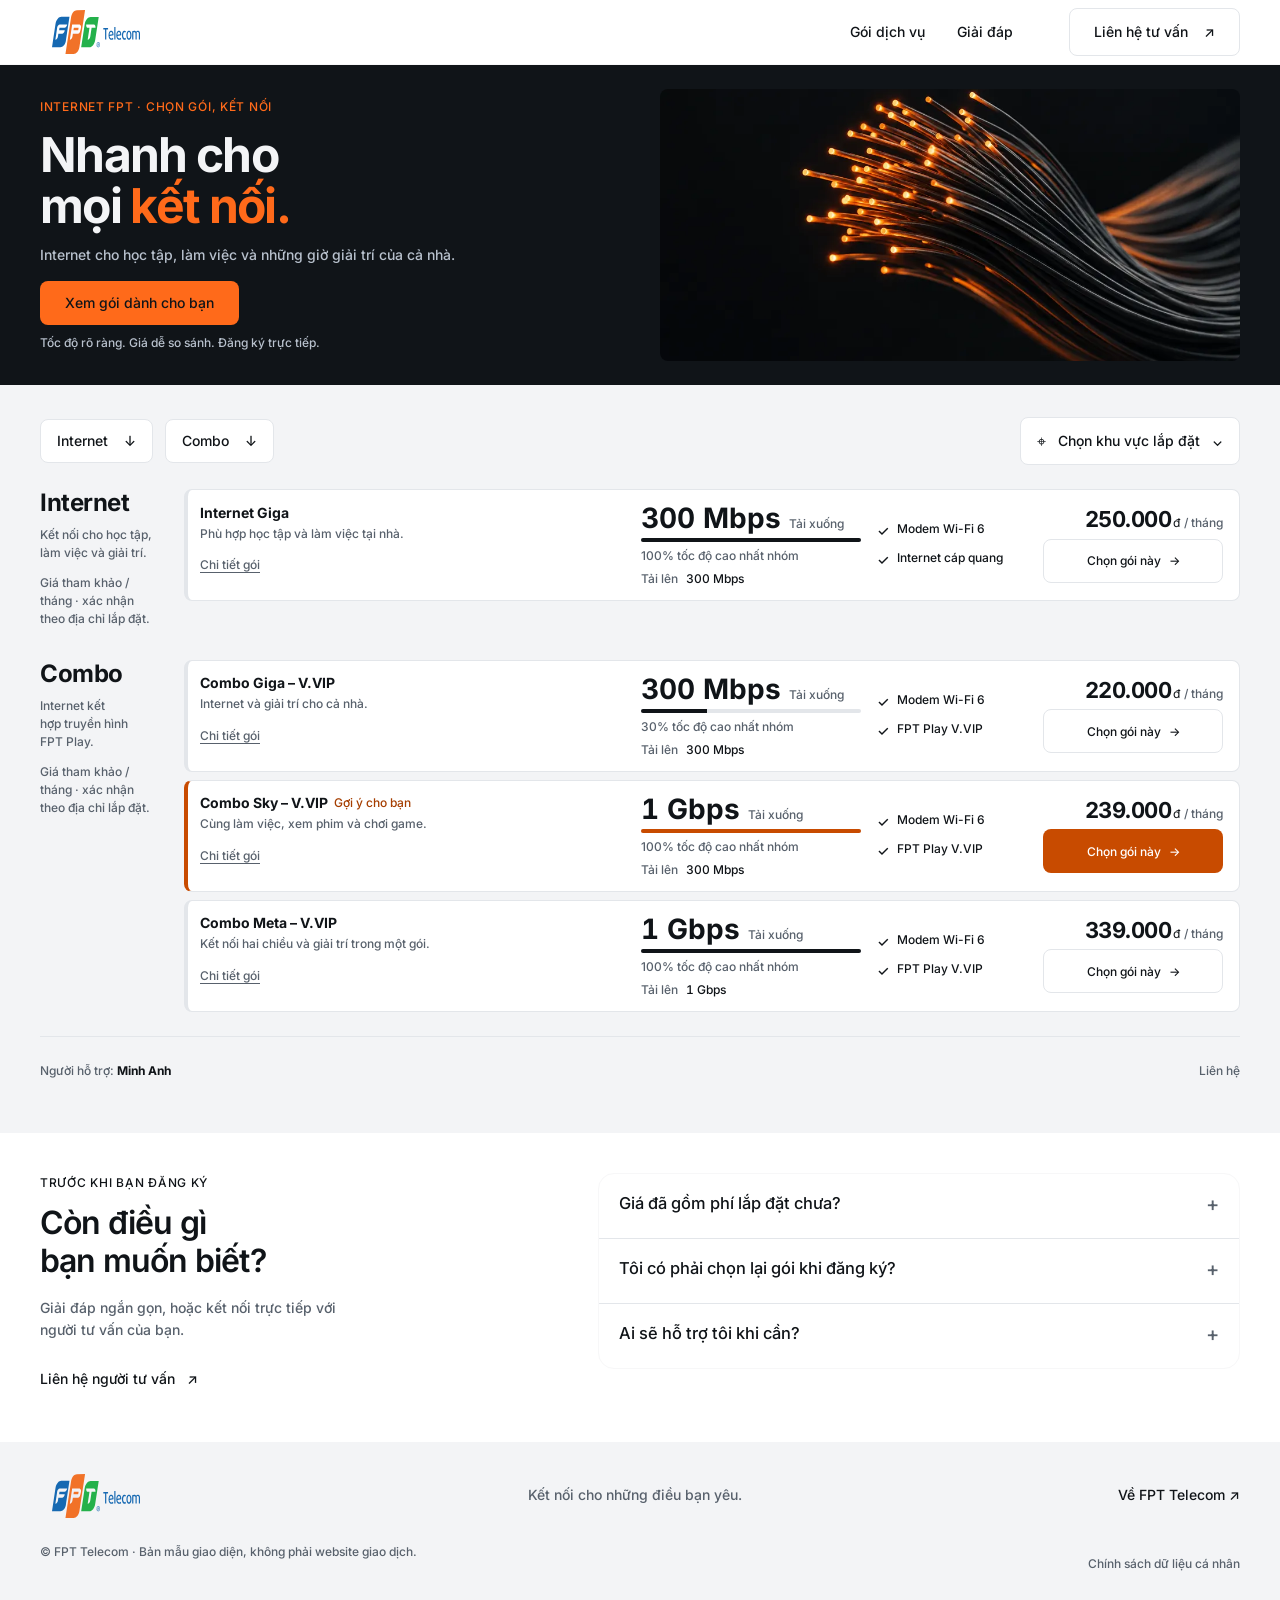
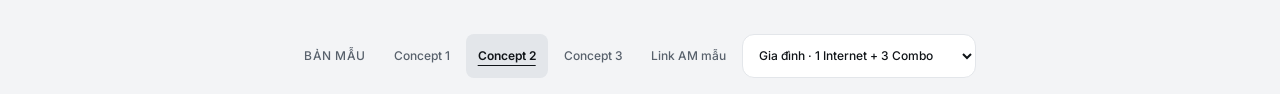
==== concept-2.html @ fd022f2f "Publish shop FPT prototype" ====
<!doctype html>
<html lang="vi">
<head>
  <meta charset="utf-8"><meta name="viewport" content="width=device-width,initial-scale=1">
  <title>FPT Telecom — Chọn kết nối cho nhà bạn | Concept 2</title>
  <link rel="icon" href="assets/fpt-logo.svg" type="image/svg+xml">
  <link rel="stylesheet" href="styles.css">
  <link rel="stylesheet" href="journey.css">
  <link rel="stylesheet" href="concept-2.css">
</head>
<body data-concept="2">
  <header class="header"><div class="container header-inner">
    <a href="#" class="brand" aria-label="FPT Telecom — trang chủ"><img src="assets/fpt-logo.svg" alt="FPT Telecom"></a>
    <nav aria-label="Điều hướng chính"><a href="#plans">Gói dịch vụ</a><a href="#faq">Giải đáp</a></nav>
    <button class="button outline contact-trigger">Liên hệ tư vấn <span aria-hidden="true">↗</span></button>
  </div></header>

  <main id="home">
    <section class="tech-hero"><div class="hero container">
      <div class="hero-copy">
        <p class="eyebrow">INTERNET FPT · CHỌN GÓI, KẾT NỐI</p>
        <h1>Nhanh cho<br>mọi <span>kết nối.</span></h1>
        <p class="hero-description" data-audience-copy>Cho nhu cầu gaming, livestream và làm việc.</p>
        <a href="#plans" class="button primary hero-cta">Chọn gói Internet</a>
        <p class="hero-note">Tốc độ rõ ràng. Giá dễ so sánh. Đăng ký trực tiếp.</p>
      </div>
      <div class="tech-art"><img src="assets/hero-fiber.webp" width="1000" height="667" fetchpriority="high" alt="Những sợi cáp quang với đầu sáng cam trên nền than đậm"><span class="art-caption">KẾT NỐI NHỮNG ĐIỀU QUAN TRỌNG</span></div>
    </div></section>

    <section id="plans" class="plans-section">
      <div class="container">
        <div class="section-heading"><nav class="offer-jumps" aria-label="Đi đến nhóm gói"></nav>
          <button class="location-button" id="region-trigger"><span aria-hidden="true">⌖</span><span id="region-label">Chọn khu vực lắp đặt</span><span aria-hidden="true">⌄</span></button>
        </div>
        <div id="plan-grid" class="plan-groups"></div>
        <div class="sales-line"><span>Người hỗ trợ: <strong data-sales-name></strong></span><button class="text-button contact-trigger">Liên hệ</button></div>
        <div class="plans-bottom"><p>Giá tham khảo theo tháng. Giá và phí áp dụng được xác nhận theo địa chỉ lắp đặt.</p></div>
      </div>
    </section>

    <section id="faq" class="faq-section container"><div class="faq-intro"><p class="eyebrow">TRƯỚC KHI BẠN ĐĂNG KÝ</p><h2>Còn điều gì<br>bạn muốn biết?</h2><p>Giải đáp ngắn gọn, hoặc kết nối trực tiếp với người tư vấn của bạn.</p><button class="text-button contact-trigger">Liên hệ người tư vấn <span aria-hidden="true">↗</span></button></div><div id="faq-list" class="faq-list"></div></section>
  </main>

  <main id="checkout" hidden class="container checkout-page">
    <button class="text-button" id="back-home">← Quay lại chọn gói</button>
    <div class="checkout-heading"><p class="eyebrow">ĐĂNG KÝ TRỰC TUYẾN</p><h1>Gần hơn với kết nối mới.</h1><p>Gói đã chọn sẵn. Bạn chỉ cần hoàn tất thông tin bên dưới.</p></div>
    <ol class="steps"><li class="active" data-step="1"><span>1</span>Thông tin lắp đặt</li><li data-step="2"><span>2</span>Xác nhận</li><li data-step="3"><span>3</span>Kết quả</li></ol>
    <div class="checkout-layout"><div>
      <form id="registration-form" class="form-card" novalidate>
        <h2>Thông tin liên hệ</h2><p class="muted">Để FPT xác nhận yêu cầu đăng ký với bạn.</p>
        <div class="field-grid"><div class="field"><label for="full-name">Họ và tên <b>*</b></label><input id="full-name" name="name" autocomplete="name" required><p class="field-error" id="name-error"></p></div><div class="field"><label for="phone">Số điện thoại <b>*</b></label><input id="phone" name="phone" type="tel" inputmode="tel" autocomplete="tel" required><p class="field-error" id="phone-error"></p></div></div>
        <h2 class="form-subheading">Địa chỉ lắp đặt</h2><p class="muted">Địa chỉ giúp xác nhận gói và giá áp dụng cho nhà bạn.</p>
        <div class="field-grid"><div class="field"><label for="province">Tỉnh / Thành phố <b>*</b></label><input id="province" name="province" autocomplete="address-level1" placeholder="Ví dụ: Hồ Chí Minh" required><p class="field-error" id="province-error"></p></div><div class="field"><label for="ward">Phường / Xã <b>*</b></label><input id="ward" name="ward" autocomplete="address-level2" required><p class="field-error" id="ward-error"></p></div></div>
        <div class="field"><label for="address">Số nhà, tên đường <b>*</b></label><input id="address" name="address" autocomplete="street-address" placeholder="Thêm tên tòa nhà, tầng / căn hộ nếu có" required><p class="field-error" id="address-error"></p></div>
        <div class="field"><label for="note">Ghi chú <span class="muted">(không bắt buộc)</span></label><textarea id="note" name="note" rows="2" placeholder="Điều bạn muốn người tư vấn biết thêm"></textarea></div>
        <label class="consent"><input id="consent" type="checkbox" required><span>Tôi đồng ý để FPT liên hệ về yêu cầu đăng ký và xử lý dữ liệu theo <a href="https://fpt.vn/ho-tro/chinh-sach-quy-trinh/5107/5076/286" target="_blank" rel="noopener">chính sách dữ liệu cá nhân</a>.</span></label><p class="field-error" id="consent-error"></p>
        <button class="button primary form-next" type="submit">Kiểm tra & xác nhận thông tin</button><p class="demo-note">Prototype: thông tin chỉ dùng trong phiên này, không gửi đến FPT.</p>
      </form>
      <section id="confirmation" hidden class="form-card"><h2>Kiểm tra trước khi hoàn tất</h2><p class="muted">Thông tin đăng ký của bạn</p><dl id="customer-summary" class="description-list"></dl><div class="notice"><strong>Giá theo địa chỉ chưa được xác thực</strong><p>Bản mẫu chưa kết nối hệ thống giá và hạ tầng FPT. Giá dưới đây chỉ dùng để minh họa giao diện.</p></div><h2 class="form-subheading">Phương thức thanh toán mẫu</h2><fieldset class="payment-options"><legend class="sr-only">Chọn phương thức thanh toán mẫu</legend><label><input type="radio" name="payment" value="qr" checked><span><strong>QR / Ngân hàng</strong><small>Xem trạng thái thanh toán mô phỏng</small></span></label><label><input type="radio" name="payment" value="later"><span><strong>Nhận tư vấn thanh toán</strong><small>Minh họa yêu cầu cần được xác nhận</small></span></label></fieldset><div class="confirm-actions"><button class="button outline" id="edit-info">Sửa thông tin</button><button class="button primary" id="complete-demo">Hoàn tất bản mô phỏng</button></div><button class="text-button" id="fail-demo">Xem trường hợp thanh toán thất bại</button><div id="payment-error" class="notice error" hidden><strong>Thanh toán mô phỏng chưa thành công</strong><p>Bạn có thể thử lại hoặc chọn nhận tư vấn thanh toán.</p></div></section>
      <section id="success" hidden class="form-card success-panel"><span class="success-symbol" aria-hidden="true">✓</span><h2 id="result-title">Đăng ký mẫu hoàn tất</h2><p>Đây là trạng thái minh họa. Không có đơn hàng hoặc giao dịch thật được tạo.</p><dl id="result-summary" class="description-list"></dl><button class="button outline" id="restart">Trở về trang chọn gói</button></section>
    </div><aside class="order-card"><p class="eyebrow">GÓI BẠN ĐÃ CHỌN</p><h2 id="order-name"></h2><p id="order-description" class="muted"></p><div class="order-price"><strong id="order-price"></strong><span>đ / tháng</span></div><ul id="order-features"></ul><div class="order-total"><span>Tạm tính minh họa / tháng</span><strong id="order-total"></strong></div><p class="muted small">Giá theo địa chỉ, phí lắp đặt và chu kỳ thanh toán cần được hệ thống xác nhận trước khi thu tiền.</p><p class="sales-reference">Người giới thiệu: <strong>AM-DEMO</strong></p></aside></div>
  </main>

  <footer class="footer"><div class="container footer-top"><a href="#" class="brand" aria-label="FPT Shop"><img src="assets/fpt-logo.svg" alt="FPT Telecom"><span>shop</span></a><p>Kết nối cho những điều bạn yêu.</p><a href="https://fpt.vn/vi" target="_blank" rel="noopener">Về FPT Telecom ↗</a></div><div class="container footer-bottom"><span>© FPT Telecom · Bản mẫu giao diện, không phải website giao dịch.</span><a href="https://fpt.vn/ho-tro/chinh-sach-quy-trinh/5107/5076/286" target="_blank" rel="noopener">Chính sách dữ liệu cá nhân</a></div></footer>

  <dialog id="details-modal"><div class="modal-header"><p class="eyebrow">CHI TIẾT GÓI DỊCH VỤ</p><button class="close-button" aria-label="Đóng chi tiết gói">×</button></div><div id="details-body"></div><div class="modal-footer"><button id="details-register" class="button primary">Đăng ký gói này</button></div></dialog>
  <dialog id="region-modal"><div class="modal-header"><h2>Khu vực lắp đặt</h2><button class="close-button" aria-label="Đóng chọn khu vực">×</button></div><p class="muted">Chọn khu vực dự kiến. Giá chính thức được xác nhận ở checkout.</p><div class="region-options"><button>Hồ Chí Minh</button><button>Hà Nội</button><button>Đà Nẵng</button><button>Khu vực khác</button></div></dialog>
  <dialog id="contact-modal"><div class="modal-header"><h2>Người tư vấn của bạn</h2><button class="close-button" aria-label="Đóng thông tin tư vấn">×</button></div><p class="muted">Người giới thiệu AM-DEMO</p><p class="contact-message">Bạn cần hỗ trợ chọn gói hoặc kiểm tra địa chỉ lắp đặt? Khi triển khai, thông tin liên hệ sẽ lấy từ cấu hình của sales.</p><p class="demo-note">Thông tin người tư vấn trong bản này là dữ liệu mẫu.</p></dialog>
  <div class="prototype-tools" aria-label="Công cụ xem prototype"><span>BẢN MẪU</span><button id="configuration-toggle">3 gói / 6 gói</button></div>
  <script src="offers.js"></script>
  <script src="app.js"></script>
  <script src="concept-2.js"></script>
</body></html>
---- styles.css ----
/* Brand tokens: adjust accent and font here. Light theme only. */
:root{--primary:#c74700;--primary-hover:#a83c00;--primary-foreground:#ffffff;--primary-light:#fff3eb;--background:#f4f4f6;--surface:#ffffff;--foreground:#2c2c2c;--muted:#707070;--border:#f7f7f8;--border-strong:#eaeaea;--secondary:#e7e8ec;--button-hover:#f1f1f3;--border-focus:var(--primary);--ring-focus:rgb(199 71 0 / .1);--error-text:#c10007;--success:#007a55;--success-bg:#ecfdf5;--app-font:'Inter',sans-serif;--elevation-modal:0 20px 25px -5px rgb(0 0 0 / .1),0 8px 10px -6px rgb(0 0 0 / .1);color-scheme:light}
*{box-sizing:border-box;--scrollbar-thumb:transparent}*:hover{--scrollbar-thumb:color-mix(in srgb,var(--foreground) 16%,transparent)}.is-scrolling{--scrollbar-thumb:color-mix(in srgb,var(--foreground) 28%,transparent)}::-webkit-scrollbar{width:4px;height:4px}::-webkit-scrollbar-track{background:transparent}::-webkit-scrollbar-thumb{background:var(--scrollbar-thumb);border-radius:9999px}
@supports not selector(::-webkit-scrollbar){*{scrollbar-width:thin;scrollbar-color:transparent transparent}*:hover{scrollbar-color:color-mix(in srgb,var(--foreground) 18%,transparent) transparent}}
html{scroll-behavior:smooth;scroll-padding-top:100px}body{margin:0;background:var(--surface);color:var(--foreground);font:14px/1.6 var(--app-font);-webkit-font-smoothing:antialiased}button,input,textarea{font:inherit}button,a{-webkit-tap-highlight-color:transparent}button{cursor:pointer}a{color:inherit;text-decoration:none}button{color:inherit}button:focus{outline:none}p,h1,h2,h3,ul{margin:0}h1,h2,h3{line-height:1.2;font-weight:600;text-wrap:balance}p{text-wrap:pretty}img{max-width:100%;display:block}button{border:0}button,a,input,textarea{transition:background-color .2s,color .2s,border-color .2s}input:focus,textarea:focus{outline:none;border-color:var(--border-focus);box-shadow:0 0 0 2px var(--ring-focus)}[hidden]{display:none!important}.container{width:min(1200px,calc(100% - 80px));margin-inline:auto}.header{border-bottom:1px solid var(--border);background:var(--surface)}.header-inner{height:88px;display:flex;align-items:center;justify-content:space-between;gap:24px}.brand{display:flex;align-items:center;gap:16px}.brand img{width:98px;height:42px;object-fit:contain}.brand span{font-size:24px;font-weight:500;border-left:1px solid var(--border-strong);padding-left:16px;line-height:1}.header nav{display:flex;gap:32px}.header nav a{padding:12px 0}.header nav a:hover{color:var(--primary)}.button{display:inline-flex;align-items:center;justify-content:center;gap:16px;min-height:48px;padding:12px 24px;border-radius:12px;font-weight:500;line-height:1.3;border:1px solid transparent}.primary{background:var(--primary);color:var(--primary-foreground)}.primary:hover{background:var(--primary-hover)}.outline{background:var(--surface);border-color:var(--border-strong)}.outline:hover{background:var(--button-hover)}.secondary{background:var(--secondary)}.secondary:hover{background:var(--button-hover)}.eyebrow{font-size:12px;font-weight:500;letter-spacing:.06em}.hero{display:grid;grid-template-columns:.95fr 1.05fr;gap:40px;padding-block:56px 64px;align-items:center}.hero-copy{padding:16px 0}.hero h1{font-size:clamp(40px,4.6vw,64px);letter-spacing:-.035em;line-height:1.12;margin:24px 0}.hero h1 span{color:var(--primary)}.hero-description{font-size:16px;line-height:1.8;color:var(--muted)}.hero-cta{margin-top:32px}.hero-note{margin-top:16px;color:var(--muted);font-size:12px}.hero-visual{position:relative;min-width:0;height:528px;border-radius:24px;overflow:hidden;background:var(--background)}.hero-visual>img{width:100%;height:100%;object-fit:cover;object-position:65% center}.photo-caption{position:absolute;left:24px;right:24px;bottom:24px;background:var(--surface);border-radius:16px;padding:16px 20px;display:flex;align-items:center;gap:16px}.photo-caption strong{display:block;font-size:14px;font-weight:600}.photo-caption span:not(.connection-mark){display:block;font-size:12px;color:var(--muted);margin-top:4px}.connection-mark{font-size:32px;color:var(--primary);line-height:1}.plans-section{background:var(--background);padding:64px 0}.section-heading{display:flex;align-items:flex-end;justify-content:space-between;gap:24px;margin-bottom:32px}.section-heading h2,.faq-intro h2{font-size:32px;letter-spacing:-.025em;margin:12px 0 16px}.section-heading p:not(.eyebrow){color:var(--muted)}.location-button{display:flex;align-items:center;gap:12px;min-height:48px;padding:12px 16px;border:1px solid var(--border-strong);border-radius:12px;background:var(--surface);max-width:100%;font-weight:500}.location-button span:first-child{font-size:20px}.mobile-break{display:none}.plan-grid{display:grid;grid-template-columns:repeat(3,minmax(0,1fr));gap:16px}.plan-card{background:var(--surface);border:1px solid var(--border);border-radius:16px;padding:24px;display:flex;flex-direction:column;min-width:0}.plan-card.featured{background:var(--primary);color:var(--primary-foreground);border-color:var(--primary)}.plan-top{display:flex;justify-content:space-between;align-items:start;gap:12px}.plan-top h3{font-size:18px}.plan-tag{font-size:12px;padding:4px 8px;border-radius:8px;background:rgb(255 255 255 / .15);white-space:nowrap}.plan-description{color:var(--muted);margin:8px 0 24px;line-height:1.5}.featured .plan-description,.featured .price-label{color:var(--primary-foreground)}.price-label{font-size:12px;color:var(--muted)}.plan-price{display:flex;align-items:baseline;gap:4px;margin:4px 0 24px;flex-wrap:wrap}.plan-price strong{font-size:32px;font-weight:700;letter-spacing:-.02em;font-variant-numeric:tabular-nums}.plan-price span{font-size:12px}.speed-row{border-top:1px solid var(--border-strong);padding-top:20px;display:grid;grid-template-columns:1fr 1fr;gap:16px}.featured .speed-row{border-color:rgb(255 255 255 / .25)}.speed-row small{display:block;font-size:12px;margin-bottom:4px;color:var(--muted)}.featured .speed-row small{color:var(--primary-foreground)}.speed-row strong{font-size:16px;font-weight:600}.features{list-style:none;padding:0;margin:20px 0 24px;display:flex;flex-direction:column;gap:12px;flex:1}.features li{display:flex;gap:8px;align-items:start}.features li::before{content:'✓';font-size:14px}.plan-card .button{width:100%}.featured .button{background:var(--surface);color:var(--foreground)}.featured .button:hover{background:var(--button-hover)}.detail-button{background:transparent;font-size:14px;padding:12px;min-height:44px;margin-top:4px}.detail-button:hover{text-decoration:underline}.plans-bottom{display:flex;align-items:start;justify-content:space-between;gap:24px;margin-top:24px}.plans-bottom p{font-size:12px;color:var(--muted);max-width:64ch}.text-button{background:transparent;padding:8px 0;min-height:40px;display:inline-flex;align-items:center;gap:12px;font-weight:500}.text-button:hover{text-decoration:underline}.plans-bottom .text-button{flex-shrink:0}.faq-section{display:grid;grid-template-columns:1fr 1.3fr;gap:64px;padding-block:64px}.faq-intro>p:not(.eyebrow){color:var(--muted);max-width:34ch}.faq-intro .text-button{margin-top:16px}.faq-list{border:1px solid var(--border);border-radius:16px;align-self:start}.faq-item+.faq-item{border-top:1px solid var(--border-strong)}.faq-question{padding:20px;width:100%;display:flex;justify-content:space-between;gap:16px;background:transparent;text-align:left;font-weight:500;min-height:64px}.faq-question span{font-size:20px;color:var(--muted);line-height:1}.faq-answer{display:grid;grid-template-rows:0fr;transition:grid-template-rows .2s ease-out}.faq-answer>div{min-height:0;overflow:hidden}.faq-answer p{padding:0 20px 20px;color:var(--muted)}.faq-question[aria-expanded=true]+.faq-answer{grid-template-rows:1fr}.footer{background:var(--background);padding-block:32px 64px}.footer-top{display:flex;align-items:center;justify-content:space-between;gap:24px}.footer-top p{color:var(--muted)}.footer-bottom{display:flex;justify-content:space-between;gap:24px;font-size:12px;color:var(--muted);margin-top:24px}.prototype-tools{position:fixed;bottom:12px;left:12px;z-index:5;display:flex;align-items:center;gap:12px;background:var(--foreground);color:var(--surface);border-radius:8px;padding:4px 12px;font-size:12px}.prototype-tools>span{font-size:10px;letter-spacing:.04em}.prototype-tools button{background:transparent;color:inherit;min-height:32px;padding:4px}.checkout-page{padding-block:32px 64px}.checkout-heading{margin:24px 0}.checkout-heading h1{font-size:32px;margin:12px 0}.checkout-heading>p:last-child{color:var(--muted)}.steps{list-style:none;padding:0;display:flex;gap:32px;margin:32px 0;color:var(--muted)}.steps li{display:flex;align-items:center;gap:8px}.steps li span{width:28px;height:28px;display:grid;place-items:center;background:var(--background);border-radius:50%;font-size:12px}.steps .active{color:var(--foreground);font-weight:500}.steps .active span{background:var(--primary);color:var(--primary-foreground)}.checkout-layout{display:grid;grid-template-columns:minmax(0,1.65fr) minmax(0,1fr);gap:32px;align-items:start}.form-card,.order-card{background:var(--surface);border:1px solid var(--border-strong);border-radius:16px;padding:24px;min-width:0}.form-card h2,.order-card h2{font-size:20px}.muted{color:var(--muted)}.small{font-size:12px}.field-grid{display:grid;grid-template-columns:1fr 1fr;gap:20px}.field-grid,.form-subheading{margin-top:24px}.field{margin-top:16px;min-width:0}.field-grid .field{margin-top:0}.field label{font-weight:500;display:block;margin-bottom:8px}.field label b{color:var(--error-text);font-weight:500}.field input,.field textarea{width:100%;min-height:44px;border:1px solid var(--border-strong);border-radius:12px;padding:10px 16px;background:var(--surface);color:var(--foreground)}.field input[aria-invalid=true]{border-color:var(--error-text)}.field textarea{resize:vertical}.field-error{min-height:20px;font-size:12px;color:var(--error-text);padding-top:4px}.consent{display:flex;gap:12px;align-items:start;margin-top:24px;cursor:pointer}.consent input{width:20px;height:20px;flex-shrink:0;accent-color:var(--primary);margin:2px 0 0}.consent a{text-decoration:underline}.form-next{width:100%;margin-top:16px;min-height:44px}.demo-note{font-size:12px;color:var(--muted);margin-top:12px}.order-card{position:sticky;top:24px;background:var(--background);border-color:var(--border)}.order-card h2{margin-top:16px}.order-card>p.muted{margin-top:8px}.order-price{display:flex;align-items:baseline;gap:8px;margin:24px 0}.order-price strong{font-size:32px;font-weight:700}.order-price span{font-size:12px}.order-card ul{padding-left:20px;display:flex;flex-direction:column;gap:12px;margin-bottom:24px}.order-total{border-top:1px solid var(--border-strong);padding-top:20px;display:flex;flex-direction:column;gap:4px}.order-total strong{font-size:20px}.sales-reference{margin-top:24px;font-size:12px;color:var(--muted)}.description-list{margin:24px 0}.description-list div{display:grid;grid-template-columns:140px 1fr;gap:16px;padding:12px 0;border-bottom:1px solid var(--border-strong)}.description-list dt{color:var(--muted)}.description-list dd{margin:0;overflow-wrap:anywhere}.notice{padding:16px;background:var(--background);border-radius:12px;margin-top:20px}.notice p{font-size:12px;margin-top:4px}.notice.error{color:var(--error-text)}.payment-options{border:0;padding:0;margin:20px 0;display:flex;flex-direction:column;gap:12px}.payment-options label{display:flex;gap:12px;padding:16px;border:1px solid var(--border-strong);border-radius:12px;cursor:pointer}.payment-options label:has(:checked){border-color:var(--primary);box-shadow:0 0 0 2px var(--ring-focus)}.payment-options input{width:20px;height:20px;accent-color:var(--primary);margin:2px 0 0}.payment-options strong,.payment-options small{display:block}.payment-options strong{font-size:14px;font-weight:500}.payment-options small{color:var(--muted);font-size:12px;margin-top:4px}.confirm-actions{display:flex;justify-content:space-between;gap:16px;margin-top:24px}.confirm-actions button{min-height:44px}.success-symbol{width:48px;height:48px;border-radius:50%;background:var(--success-bg);color:var(--success);display:grid;place-items:center;font-size:24px;margin-bottom:20px}.success-panel>p{color:var(--muted);margin-top:12px}.sr-only{position:absolute;width:1px;height:1px;overflow:hidden;clip-path:inset(50%)}dialog{border:1px solid var(--border);border-radius:24px;padding:24px;width:min(560px,calc(100% - 32px));max-height:calc(100dvh - 48px);overflow:auto;color:var(--foreground);background:var(--surface);box-shadow:var(--elevation-modal)}dialog::backdrop{background:rgb(0 0 0 / .4)}.modal-header{display:flex;align-items:center;justify-content:space-between;gap:16px;margin-bottom:20px}.modal-header h2{font-size:20px}.close-button{width:40px;height:40px;border-radius:12px;background:var(--background);font-size:24px;flex-shrink:0;line-height:1}.modal-footer{margin-top:24px}.modal-footer .button{width:100%}#details-body h2{font-size:24px;margin-bottom:8px}#details-body .plan-price{margin:20px 0}.region-options{display:flex;flex-direction:column;gap:8px;margin-top:20px}.region-options button{background:var(--background);padding:12px 16px;min-height:44px;text-align:left;border-radius:12px}.region-options button:hover{background:var(--secondary)}.contact-message{margin-top:20px}
@media(max-width:1023px){.container{width:calc(100% - 48px)}.hero{gap:24px}.hero-visual{height:440px}.hero h1{font-size:48px}.section-heading{align-items:start}.plan-grid{grid-template-columns:1fr;max-width:500px;margin-inline:auto}.plans-bottom{max-width:500px;margin-inline:auto;flex-direction:column;gap:8px}.faq-section{gap:32px}.checkout-layout{grid-template-columns:1.5fr 1fr;gap:20px}.field-grid{grid-template-columns:1fr;gap:0}.field-grid .field+.field{margin-top:16px}}
@media(max-width:639px){.container{width:calc(100% - 32px)}.header-inner{height:72px;gap:16px}.brand{gap:12px}.brand img{width:76px;height:36px}.brand span{font-size:20px;padding-left:12px}.header nav{display:none}.header .button{font-size:12px;padding:8px 12px;min-height:40px;gap:8px}.hero{grid-template-columns:1fr;padding:32px 0 40px;gap:24px}.hero-copy{padding:0}.hero .eyebrow{font-size:10px}.hero h1{font-size:40px;margin:20px 0;line-height:1.12}.hero h1 br:nth-of-type(2){display:none}.hero-description{font-size:14px}.hero-cta{margin-top:24px;min-height:44px}.hero-note{margin-top:12px}.hero-visual{height:300px;border-radius:16px}.hero-visual>img{object-position:65% center}.photo-caption{left:16px;right:16px;bottom:16px;padding:12px;gap:12px;border-radius:12px}.photo-caption strong{font-size:12px}.photo-caption span:not(.connection-mark){font-size:10px}.plans-section{padding:40px 0}.section-heading{flex-direction:column;gap:20px;margin-bottom:24px}.section-heading h2,.faq-intro h2{font-size:24px}.mobile-break{display:block}.location-button{width:100%;justify-content:space-between;min-height:44px}.plan-card{padding:20px}.plan-price strong{font-size:30px}.faq-section{grid-template-columns:1fr;gap:24px;padding-block:40px}.faq-intro h2 br{display:none}.faq-intro>p:not(.eyebrow){max-width:none}.faq-question{padding:16px}.faq-answer p{padding:0 16px 16px}.footer-top{flex-direction:column;align-items:start;gap:16px}.footer-bottom{flex-direction:column;gap:12px}.footer{padding-bottom:64px}.checkout-heading h1{font-size:24px}.steps{gap:12px;font-size:12px;justify-content:space-between}.steps li{gap:4px;flex-direction:column;align-items:start}.steps li span{width:24px;height:24px}.checkout-layout{grid-template-columns:1fr}.order-card{position:static;grid-row:1;padding:20px}.order-card ul,.order-total,.order-card .small,.sales-reference{display:none}.order-card .order-price{margin:12px 0 0}.order-card h2{margin-top:8px}.form-card{padding:20px}.field input,.field textarea{font-size:16px}.confirm-actions{flex-direction:column}.description-list div{grid-template-columns:1fr;gap:4px}.prototype-tools{font-size:10px}.prototype-tools>span{display:none}dialog{padding:20px;border-radius:16px}.eyebrow{font-size:10px}}
@media(prefers-reduced-motion:reduce){html{scroll-behavior:auto}*,*::before,*::after{transition:none!important}}
.hero .eyebrow{font-size:12px}@media(max-width:640px){.hero h1 br:nth-of-type(2){display:initial}}
.plan-tag{background:#9d3500}.footer a{display:inline-flex;align-items:center;min-height:44px}.footer-bottom span{text-wrap:pretty}.prototype-tools,.prototype-tools>span,.prototype-tools button,.eyebrow,.photo-caption span:not(.connection-mark){font-size:12px}a:focus-visible,button:focus-visible{outline:2px solid var(--primary);outline-offset:4px}.featured button:focus-visible{outline-color:white}
---- journey.css ----
/* Shared storefront primitives. Each concept controls layout, not offer contents. */
.card-price .plan-price strong{white-space:nowrap}.card-price .plan-price strong small{font-size:12px;font-weight:400;margin-left:2px}.plan-card .plan-tag{color:var(--primary-hover)}.prototype-tools a[aria-current]{text-decoration:underline;text-underline-offset:5px}.location-button span{line-height:22px}
@font-face{font-family:Inter;font-style:normal;font-weight:400;font-display:swap;src:url('assets/inter-400.ttf') format('truetype')}
@font-face{font-family:Inter;font-style:normal;font-weight:500;font-display:swap;src:url('assets/inter-500.ttf') format('truetype')}
@font-face{font-family:Inter;font-style:normal;font-weight:600;font-display:swap;src:url('assets/inter-600.ttf') format('truetype')}
@font-face{font-family:Inter;font-style:normal;font-weight:700;font-display:swap;src:url('assets/inter-700.ttf') format('truetype')}
:root{--app-font:'Inter',Arial,sans-serif}
.brand img{width:112px;height:44px}.header-inner{height:80px}
.plan-groups{display:flex;flex-direction:column;gap:48px;max-width:none;margin:0}
.offer-group{min-width:0;scroll-margin-top:24px}.group-heading{margin-bottom:20px}.group-heading h2{font-size:28px;letter-spacing:-.02em;margin:0 0 8px}.group-heading p{color:var(--muted);font-size:14px}
.offer-jumps{display:flex;gap:12px;flex-wrap:wrap}.offer-jumps a{display:inline-flex;align-items:center;justify-content:space-between;gap:24px;min-height:44px;padding:10px 20px;border:1px solid var(--border-strong);border-radius:12px;background:var(--surface);font-weight:500}.offer-jumps a:hover{background:var(--button-hover)}
.section-heading{align-items:center}.location-button{min-height:44px}.location-button span:first-child{font-size:16px}
.plan-grid{width:100%;max-width:none;margin:0;grid-template-columns:repeat(3,minmax(0,1fr));gap:16px}.plan-grid.count-2{grid-template-columns:repeat(2,minmax(0,1fr))}.plan-grid.count-1{grid-template-columns:1fr}
.plan-card{display:flex;flex-direction:column;gap:20px;padding:24px;background:var(--surface);color:var(--foreground);border:1px solid var(--border-strong);border-radius:16px;min-width:0}
.card-overview,.card-price,.card-spec,.card-actions{min-width:0}.plan-top{min-height:28px;align-items:flex-start;flex-wrap:wrap;gap:8px}.plan-top h3{font-size:18px;overflow-wrap:anywhere}.plan-description{margin:8px 0 0;color:var(--muted);font-size:14px;min-height:42px}.plan-tag{font-size:12px;line-height:1.4;white-space:normal;background:var(--primary-light);color:var(--primary);padding:4px 8px;border-radius:8px}
.card-price .plan-price{margin:4px 0 0;gap:4px}.card-price .plan-price strong{font-size:32px;line-height:1.15}.card-price .plan-price span{font-size:12px}.card-price .price-label{font-size:12px}
.card-spec{padding-top:16px;margin:0;gap:16px;border-top:1px solid var(--border-strong)}.card-spec strong{font-size:18px}.card-spec small{font-size:12px}
.card-benefits{margin:0;gap:8px;flex:1;font-size:14px}.card-actions{display:flex;flex-direction:column;gap:4px;margin-top:auto}.card-actions .button{min-height:48px;width:100%}.card-actions .detail-button{margin:0;min-height:40px;padding:8px;width:100%}
.plan-card.featured{background:var(--surface);color:var(--foreground);border-color:var(--primary)}.featured .plan-description,.featured .price-label,.featured .speed-row small{color:var(--muted)}.featured .speed-row{border-color:var(--border-strong)}.featured .button{background:var(--primary);color:var(--primary-foreground)}.featured .button:hover{background:var(--primary-hover)}.featured button:focus-visible{outline-color:var(--primary)}
.plans-bottom{margin-top:24px;max-width:none}.empty-offer{padding:32px;background:var(--surface);border-radius:16px}.empty-offer p{margin:12px 0 20px}
.contact-channels{display:flex;gap:12px;margin:20px 0 12px}.contact-channels .button{flex:1}.footer{padding-bottom:32px}.footer a{min-height:44px}
.prototype-tools{position:static;display:flex;justify-content:center;align-items:center;flex-wrap:wrap;gap:16px;padding:16px 24px;background:var(--background);color:var(--muted);border-radius:0;font-size:12px}.prototype-tools>span{display:block;font-size:12px}.prototype-tools nav{display:flex;gap:4px}.prototype-tools a{display:inline-flex;align-items:center;min-height:40px;padding:8px 12px;border-radius:8px}.prototype-tools a[aria-current]{background:var(--surface);color:var(--foreground);font-weight:600}.prototype-tools select{font:inherit;min-height:40px;max-width:100%;padding:8px 12px;border:1px solid var(--border-strong);border-radius:12px;background:var(--surface);color:var(--foreground)}
@media(min-width:1024px){body[data-concept="1"] .count-1 .plan-card{display:grid;grid-template-columns:1.2fr 1fr 1fr;grid-template-areas:'overview spec price' 'benefits benefits actions';gap:20px 32px;align-items:start}body[data-concept="1"] .count-1 .card-overview{grid-area:overview}body[data-concept="1"] .count-1 .card-spec{grid-area:spec;border-top:0;padding-top:0}body[data-concept="1"] .count-1 .card-price{grid-area:price}body[data-concept="1"] .count-1 .card-benefits{grid-area:benefits;align-self:center;display:flex;flex-direction:row;flex-wrap:wrap;gap:12px 24px}body[data-concept="1"] .count-1 .card-actions{grid-area:actions;margin:0}body[data-concept="1"] .count-1 .plan-description{min-height:0}}
@media(min-width:768px) and (max-width:1023px){.plan-grid,.plan-grid.count-2,.plan-grid.count-1{grid-template-columns:1fr}.plan-card{display:grid;grid-template-columns:1.15fr 1fr;grid-template-areas:'overview price' 'spec benefits' 'actions actions';gap:20px 32px}.card-overview{grid-area:overview}.card-price{grid-area:price}.card-spec{grid-area:spec}.card-benefits{grid-area:benefits}.card-actions{grid-area:actions;flex-direction:row;align-items:center}.card-actions .button{width:auto;flex:1}.card-actions .detail-button{width:auto;min-width:130px}}
@media(max-width:767px){.plan-grid,.plan-grid.count-2,.plan-grid.count-1{grid-template-columns:1fr}.plan-card{padding:20px;gap:16px}.plan-description{min-height:0}.group-heading h2{font-size:24px}.plan-groups{gap:32px}.section-heading{align-items:stretch;flex-direction:column;gap:16px}.plans-section{padding-block:32px}.card-price .plan-price strong{font-size:28px}.plan-top h3{font-size:18px}.card-spec strong{font-size:18px}.card-actions{flex-direction:row;align-items:center;gap:12px}.card-actions .button{flex:1;width:auto;padding-inline:16px}.card-actions .detail-button{width:auto;padding:8px;min-height:44px}.prototype-tools{gap:8px 12px;padding:16px}.prototype-tools label{flex-basis:100%;text-align:center}.prototype-tools select{width:min(100%,360px)}.brand img{width:96px;height:40px}.offer-jumps a{flex:1}.plans-bottom{gap:0}}
---- concept-2.css ----
/* Concept 2: speed-first rows. Brand tokens / Inter configured here. */
:root{--primary:#C84B00;--primary-hover:#A53E00;--primary-light:#FFF3EB;--foreground:#101418;--background:#F3F4F6;--surface:#FFFFFF;--muted:#58616C;--border-strong:#E3E6EA;--tech-bg:#101418;--tech-surface:#1B2128;--tech-text:#F3F4F6;--tech-muted:#B8C1CD;--tech-accent:#FF6A1A;--app-font:Inter,Arial,sans-serif}
body{font-weight:500}.header{position:sticky;top:0;z-index:12}.header-inner{height:64px}.header nav{margin-left:auto;margin-right:32px}.button,.location-button,.offer-jumps a,.form-card,.order-card{border-radius:8px}.button{font-weight:500}.tech-hero{background:var(--tech-bg);color:var(--tech-text)}.tech-hero .hero{grid-template-columns:1fr 1fr;gap:40px;min-height:320px;padding-block:24px;align-items:center}.tech-hero .hero-copy{padding:0}.tech-hero h1{font-size:48px;font-weight:700;line-height:1.08;margin:12px 0}.tech-hero h1 span,.tech-hero .eyebrow{color:var(--tech-accent)}.tech-hero .hero-description{font-size:14px;color:var(--tech-muted);max-width:none;line-height:1.5}.tech-hero .hero-note{font-size:12px;color:var(--tech-muted);margin-top:8px}.tech-hero .hero-cta{margin-top:16px;min-height:44px;background:var(--tech-accent);color:var(--tech-bg)}.tech-hero .hero-cta:hover{background:var(--tech-text)}.tech-hero a:focus-visible{outline-color:var(--tech-accent)}.tech-art{height:272px;overflow:hidden;min-width:0;border-radius:8px;background:var(--tech-bg)}.tech-art img{width:100%;height:100%;object-fit:cover}.art-caption{display:none}
.plans-section{padding:32px 0 40px;background:var(--background)}.section-heading{margin-bottom:24px;align-items:center}.offer-jumps a{min-height:44px;padding:8px 16px;gap:16px}.plan-groups{gap:32px}.offer-group{display:grid;grid-template-columns:120px minmax(0,1fr);gap:24px;align-items:start;scroll-margin-top:88px}.group-heading{position:sticky;top:88px;margin:0}.group-heading h2{font-size:24px;font-weight:700}.group-heading p{font-size:12px;line-height:1.5}.group-heading .group-price-note{margin-top:12px}.plan-grid,.plan-grid.count-1,.plan-grid.count-2{display:flex;flex-direction:column;gap:8px;width:100%;max-width:none}
.plan-grid .plan-card{display:grid;grid-template-columns:minmax(200px,1fr) 180px 150px 180px;grid-template-areas:'overview spec benefits actions';gap:16px;align-items:center;padding:8px 16px 8px 12px;border:1px solid var(--border-strong);border-left:4px solid var(--border-strong);border-radius:8px;background:var(--surface);box-shadow:none;min-height:112px;color:var(--foreground);transition:background-color .2s}.plan-card.featured{background:var(--surface);border-color:var(--border-strong);border-left-color:var(--primary)}.card-overview{grid-area:overview}.card-spec{grid-area:spec;border:0;padding:0;margin:0;display:flex;flex-direction:column;gap:4px}.card-spec>div:first-child,.card-spec>div:last-child{display:flex;align-items:baseline;gap:8px}.card-spec strong{font-variant-numeric:tabular-nums}.card-spec>div:first-child strong{font-size:28px;line-height:1.15;font-weight:700;white-space:nowrap}.card-spec>div:last-child strong{font-size:12px;font-weight:500}.card-spec small{margin:0;font-size:12px;color:var(--muted)}.speed-comparison{display:flex;flex-direction:column;gap:4px}.speed-track{height:4px;width:100%;background:var(--border-strong);border-radius:2px;overflow:hidden}.speed-fill{display:block;height:100%;background:var(--foreground);transform-origin:left;transform:scaleX(1)}.featured .speed-fill{background:var(--primary)}.card-benefits{grid-area:benefits;display:flex;flex-direction:column;gap:8px;margin:0;flex:none;font-size:12px;line-height:1.5}.features li::before{content:'✓';font-weight:500}
.card-actions{grid-area:actions;display:flex;flex-direction:column;align-items:stretch;gap:6px;margin:0}.card-price{width:100%;text-align:right}.card-price .plan-price{margin:0;justify-content:flex-end;gap:4px;align-items:baseline}.card-price .plan-price strong{font-size:22px;font-weight:700;font-variant-numeric:tabular-nums;line-height:1.15}.card-price .plan-price strong small{font-size:12px;margin-left:2px}.card-price .plan-price span{font-size:12px;color:var(--muted)}.card-actions .button{width:100%;min-height:44px;padding:8px 12px;font-size:12px;gap:8px}.featured .card-actions .button{background:var(--primary);color:var(--surface)}.featured .card-actions .button:hover{background:var(--primary-hover)}.card-overview .detail-button{display:flex;align-items:center;width:fit-content;min-height:44px;padding:0;margin:0;font-size:12px;color:var(--muted);text-decoration:underline;text-underline-offset:3px}.plan-top{display:flex;align-items:center;justify-content:start;min-height:0;gap:6px;flex-wrap:wrap}.plan-top h3{font-size:14px;line-height:1.3;font-weight:700}.plan-tag{font-size:12px;line-height:1.4;background:transparent;padding:0;margin:0;color:var(--primary-hover)!important}.plan-description{margin:4px 0 0;min-height:0;font-size:12px;line-height:1.4;color:var(--muted)}
@media(hover:hover){.plan-card:hover{background:var(--background)}.plan-card:hover .speed-fill{animation:speed-reveal .3s ease-out}}
@keyframes speed-reveal{from{transform:scaleX(0)}to{transform:scaleX(1)}}
.sales-line{display:flex;justify-content:space-between;align-items:center;gap:16px;border-top:1px solid var(--border-strong);padding-top:12px;margin-top:24px;font-size:12px;color:var(--muted)}.sales-line strong{color:var(--foreground);font-weight:700}.sales-line .text-button{min-height:44px}.faq-section{padding-block:40px}.mobile-discovery{display:none}
.checkout-page{max-width:1040px}.checkout-heading{margin:16px 0}.checkout-heading h1{font-size:28px;font-weight:700}.checkout-layout{grid-template-columns:minmax(0,560px) minmax(280px,360px);gap:24px}.steps{margin:20px 0;gap:24px;font-size:12px}.steps li{gap:8px}.steps li span{width:auto;height:auto;border-radius:0;background:transparent}.steps .active span{background:transparent;color:var(--primary)}.steps .active{font-weight:700}.steps li:not(:last-child)::after{content:'›';margin-left:16px;color:var(--muted)}.form-card{padding:24px}.order-card{--foreground:var(--tech-text);--muted:var(--tech-muted);--border-strong:var(--tech-surface);background:var(--tech-bg);color:var(--foreground);border-color:var(--tech-bg);top:88px}.order-card h2{font-weight:700}.order-price strong{font-variant-numeric:tabular-nums}.order-card .order-total{border-color:var(--muted)}.order-card .sales-reference{display:block;color:var(--muted)}.order-card .sales-reference strong{color:var(--tech-accent)}
button:focus-visible,a:focus-visible,input:focus-visible,textarea:focus-visible,select:focus-visible,.plan-card:focus-visible{outline:2px solid var(--primary);outline-offset:3px}.featured button:focus-visible{outline-color:var(--primary)}button:disabled{opacity:.5;cursor:not-allowed}button[aria-busy=true]{position:relative;cursor:progress}button[aria-busy=true]::after{content:'';width:16px;height:16px;border:2px solid currentColor;border-right-color:transparent;border-radius:50%;animation:speed-spin .8s linear infinite}.close-button{width:44px;height:44px;border-radius:8px}.prototype-tools a,.prototype-tools select,.text-button{min-height:44px}.prototype-tools a[aria-current]{background:var(--border-strong)}.consent{min-height:44px}.consent input,.payment-options input{appearance:none;display:grid;place-items:center;width:20px;height:20px;border:1px solid var(--muted);background:var(--surface);flex-shrink:0}.consent input{border-radius:4px}.consent input:checked{background:var(--primary);border-color:var(--primary)}.consent input:checked::after{content:'✓';color:var(--surface);font-size:14px}.payment-options input{border-radius:50%}.payment-options input:checked{border-color:var(--primary)}.payment-options input:checked::after{content:'';width:10px;height:10px;border-radius:50%;background:var(--primary)}
@keyframes speed-spin{to{transform:rotate(360deg)}}
@media(min-width:1200px){.plan-grid .plan-card{grid-template-columns:minmax(200px,1fr) 220px 150px 180px}.card-spec>div:first-child{white-space:nowrap}}
@media(min-width:768px) and (max-width:1199px){.offer-group{grid-template-columns:100px minmax(0,1fr);gap:16px}.plan-grid .plan-card{grid-template-columns:minmax(150px,1fr) 150px 120px 160px;gap:12px;padding-inline:12px}.card-spec>div:first-child strong{font-size:24px}.card-spec>div:first-child small{display:none}.card-benefits{gap:4px}.group-heading h2{font-size:22px}}
@media(min-width:768px) and (max-width:999px){.offer-group{grid-template-columns:1fr}.group-heading{position:static}.group-heading p{max-width:none}.plan-grid .plan-card{grid-template-columns:minmax(150px,1fr) 140px 110px 160px;gap:12px}.tech-hero h1{font-size:40px}.tech-hero .hero{gap:24px}.checkout-layout{grid-template-columns:minmax(0,1fr) minmax(260px,.8fr)}}
@media(max-width:767px){.header-inner{height:64px}.header .button{min-height:44px}.tech-hero .hero{grid-template-columns:1fr;gap:24px;padding-block:24px;min-height:0}.tech-hero h1{font-size:40px;font-weight:700;margin:12px 0}.tech-art{height:160px}.tech-hero .hero-description{font-size:14px}.plans-section{padding-block:24px 32px}.section-heading{gap:12px}.offer-jumps{width:100%}.offer-jumps a{justify-content:center}.offer-group{display:block;scroll-margin-top:80px}.group-heading{position:sticky;top:64px;z-index:8;background:var(--background);padding:12px 0;margin-bottom:12px}.group-heading h2{font-size:24px;margin-bottom:4px}.group-heading .group-price-note{margin-top:6px}.plan-grid .plan-card{display:flex;flex-direction:column;align-items:stretch;padding:20px;gap:16px;border-radius:8px}.plan-top h3{font-size:18px}.plan-description{font-size:14px;line-height:1.5;margin-top:8px}.card-overview .detail-button{font-size:12px}.card-overview{display:flex;flex-direction:column}.card-overview .detail-button{order:3}.card-spec>div:first-child strong{font-size:36px}.card-spec>div:first-child small{font-size:12px}.card-spec>div:last-child strong{font-size:14px}.card-spec{gap:8px}.card-benefits{font-size:14px;gap:8px}.card-actions{gap:12px}.card-price{text-align:left}.card-price .plan-price{justify-content:start}.card-price .plan-price strong{font-size:26px}.card-actions .button{min-height:48px;font-size:14px}.sales-line{gap:12px}.mobile-discovery{position:fixed;bottom:0;left:0;right:0;z-index:10;display:block;background:var(--tech-bg);padding:12px 16px max(12px,env(safe-area-inset-bottom))}.mobile-discovery .button{min-height:48px;width:100%}.checkout-layout{grid-template-columns:1fr}.order-card{grid-row:1;position:static}.order-card .small{display:block}.checkout-page{padding-top:24px}.steps{flex-wrap:wrap;justify-content:start;gap:12px}.steps li{flex-direction:row}.steps li:not(:last-child)::after{margin-left:4px}.form-card{padding:20px}.faq-section{padding-block:32px}.field input,.field textarea{min-height:44px}.order-card .sales-reference{font-size:12px}}
@media(prefers-reduced-motion:reduce){.plan-card:hover .speed-fill,button[aria-busy=true]::after{animation:none}.plan-card{transition:none}}
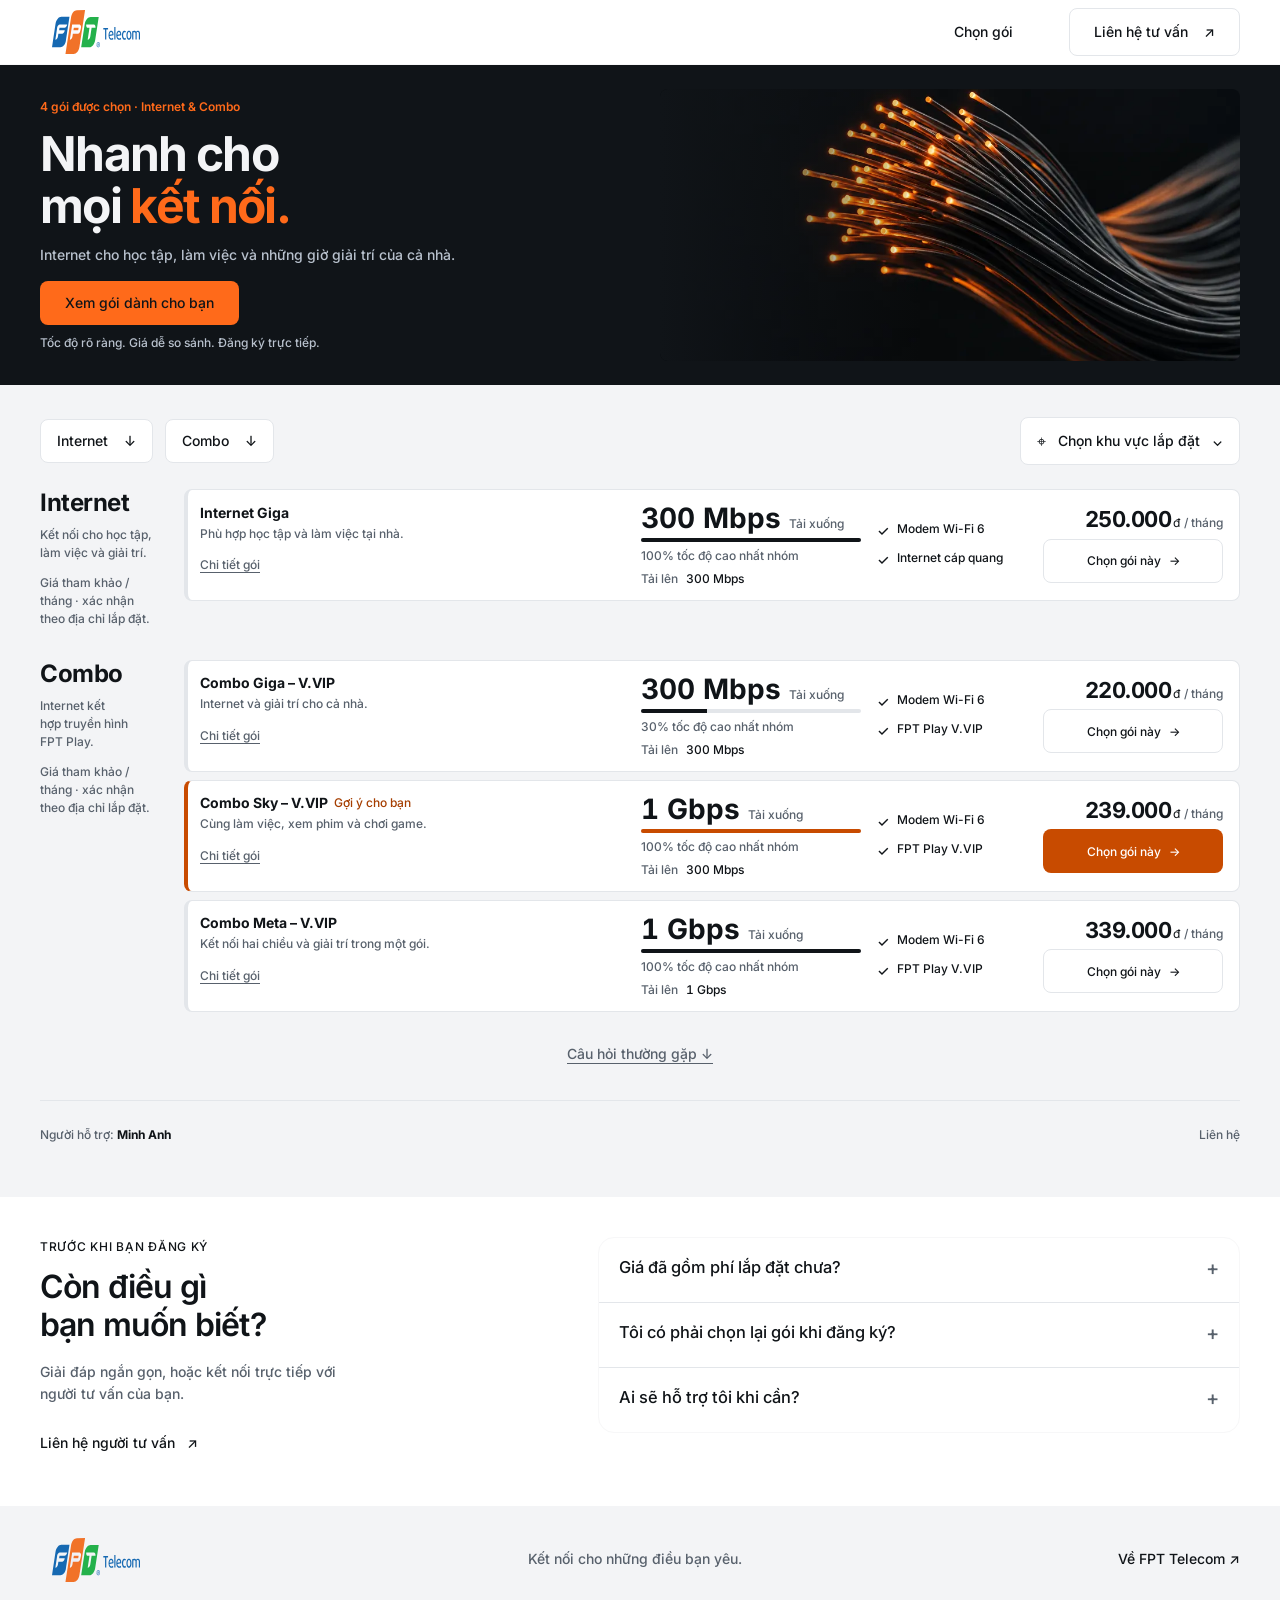
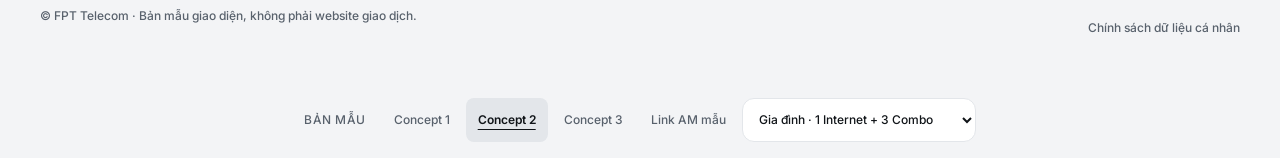
==== commit 3b01e28c: "Refine contextual banners and simplify storefront navigation" ====
--- a/concept-2.html
+++ b/concept-2.html
@@ -11,7 +11,7 @@
 <body data-concept="2">
   <header class="header"><div class="container header-inner">
     <a href="#" class="brand" aria-label="FPT Telecom — trang chủ"><img src="assets/fpt-logo.svg" alt="FPT Telecom"></a>
-    <nav aria-label="Điều hướng chính"><a href="#plans">Gói dịch vụ</a><a href="#faq">Giải đáp</a></nav>
+    <nav aria-label="Điều hướng chính"><a href="#plans">Chọn gói</a></nav>
     <button class="button outline contact-trigger">Liên hệ tư vấn <span aria-hidden="true">↗</span></button>
   </div></header>
 
@@ -69,5 +69,6 @@
   <div class="prototype-tools" aria-label="Công cụ xem prototype"><span>BẢN MẪU</span><button id="configuration-toggle">3 gói / 6 gói</button></div>
   <script src="offers.js"></script>
   <script src="app.js"></script>
+  <script src="banner.js"></script>
   <script src="concept-2.js"></script>
 </body></html>
--- a/journey.css
+++ b/journey.css
@@ -1,4 +1,5 @@
 /* Shared storefront primitives. Each concept controls layout, not offer contents. */
+.banner-context{font-size:12px;font-weight:600;line-height:1.5;margin:0 0 12px;color:var(--muted)}.faq-shortcut{display:flex;align-items:center;justify-content:center;min-height:44px;width:max-content;max-width:100%;margin:20px auto 0;color:var(--muted);font-size:14px;text-decoration:underline;text-underline-offset:4px}.faq-shortcut:hover{color:var(--foreground)}
 .card-price .plan-price strong{white-space:nowrap}.card-price .plan-price strong small{font-size:12px;font-weight:400;margin-left:2px}.plan-card .plan-tag{color:var(--primary-hover)}.prototype-tools a[aria-current]{text-decoration:underline;text-underline-offset:5px}.location-button span{line-height:22px}
 @font-face{font-family:Inter;font-style:normal;font-weight:400;font-display:swap;src:url('assets/inter-400.ttf') format('truetype')}
 @font-face{font-family:Inter;font-style:normal;font-weight:500;font-display:swap;src:url('assets/inter-500.ttf') format('truetype')}
--- a/concept-2.css
+++ b/concept-2.css
@@ -15,3 +15,4 @@
 @media(min-width:768px) and (max-width:999px){.offer-group{grid-template-columns:1fr}.group-heading{position:static}.group-heading p{max-width:none}.plan-grid .plan-card{grid-template-columns:minmax(150px,1fr) 140px 110px 160px;gap:12px}.tech-hero h1{font-size:40px}.tech-hero .hero{gap:24px}.checkout-layout{grid-template-columns:minmax(0,1fr) minmax(260px,.8fr)}}
 @media(max-width:767px){.header-inner{height:64px}.header .button{min-height:44px}.tech-hero .hero{grid-template-columns:1fr;gap:24px;padding-block:24px;min-height:0}.tech-hero h1{font-size:40px;font-weight:700;margin:12px 0}.tech-art{height:160px}.tech-hero .hero-description{font-size:14px}.plans-section{padding-block:24px 32px}.section-heading{gap:12px}.offer-jumps{width:100%}.offer-jumps a{justify-content:center}.offer-group{display:block;scroll-margin-top:80px}.group-heading{position:sticky;top:64px;z-index:8;background:var(--background);padding:12px 0;margin-bottom:12px}.group-heading h2{font-size:24px;margin-bottom:4px}.group-heading .group-price-note{margin-top:6px}.plan-grid .plan-card{display:flex;flex-direction:column;align-items:stretch;padding:20px;gap:16px;border-radius:8px}.plan-top h3{font-size:18px}.plan-description{font-size:14px;line-height:1.5;margin-top:8px}.card-overview .detail-button{font-size:12px}.card-overview{display:flex;flex-direction:column}.card-overview .detail-button{order:3}.card-spec>div:first-child strong{font-size:36px}.card-spec>div:first-child small{font-size:12px}.card-spec>div:last-child strong{font-size:14px}.card-spec{gap:8px}.card-benefits{font-size:14px;gap:8px}.card-actions{gap:12px}.card-price{text-align:left}.card-price .plan-price{justify-content:start}.card-price .plan-price strong{font-size:26px}.card-actions .button{min-height:48px;font-size:14px}.sales-line{gap:12px}.mobile-discovery{position:fixed;bottom:0;left:0;right:0;z-index:10;display:block;background:var(--tech-bg);padding:12px 16px max(12px,env(safe-area-inset-bottom))}.mobile-discovery .button{min-height:48px;width:100%}.checkout-layout{grid-template-columns:1fr}.order-card{grid-row:1;position:static}.order-card .small{display:block}.checkout-page{padding-top:24px}.steps{flex-wrap:wrap;justify-content:start;gap:12px}.steps li{flex-direction:row}.steps li:not(:last-child)::after{margin-left:4px}.form-card{padding:20px}.faq-section{padding-block:32px}.field input,.field textarea{min-height:44px}.order-card .sales-reference{font-size:12px}}
 @media(prefers-reduced-motion:reduce){.plan-card:hover .speed-fill,button[aria-busy=true]::after{animation:none}.plan-card{transition:none}}
+.tech-hero .banner-context{color:#FF6A1A;margin-bottom:8px}.tech-hero .hero{position:relative}.tech-art{position:relative}.tech-art:after{content:'';position:absolute;inset:0;background:linear-gradient(90deg,#101418 0%,transparent 45%);pointer-events:none}.tech-hero .eyebrow{display:none}
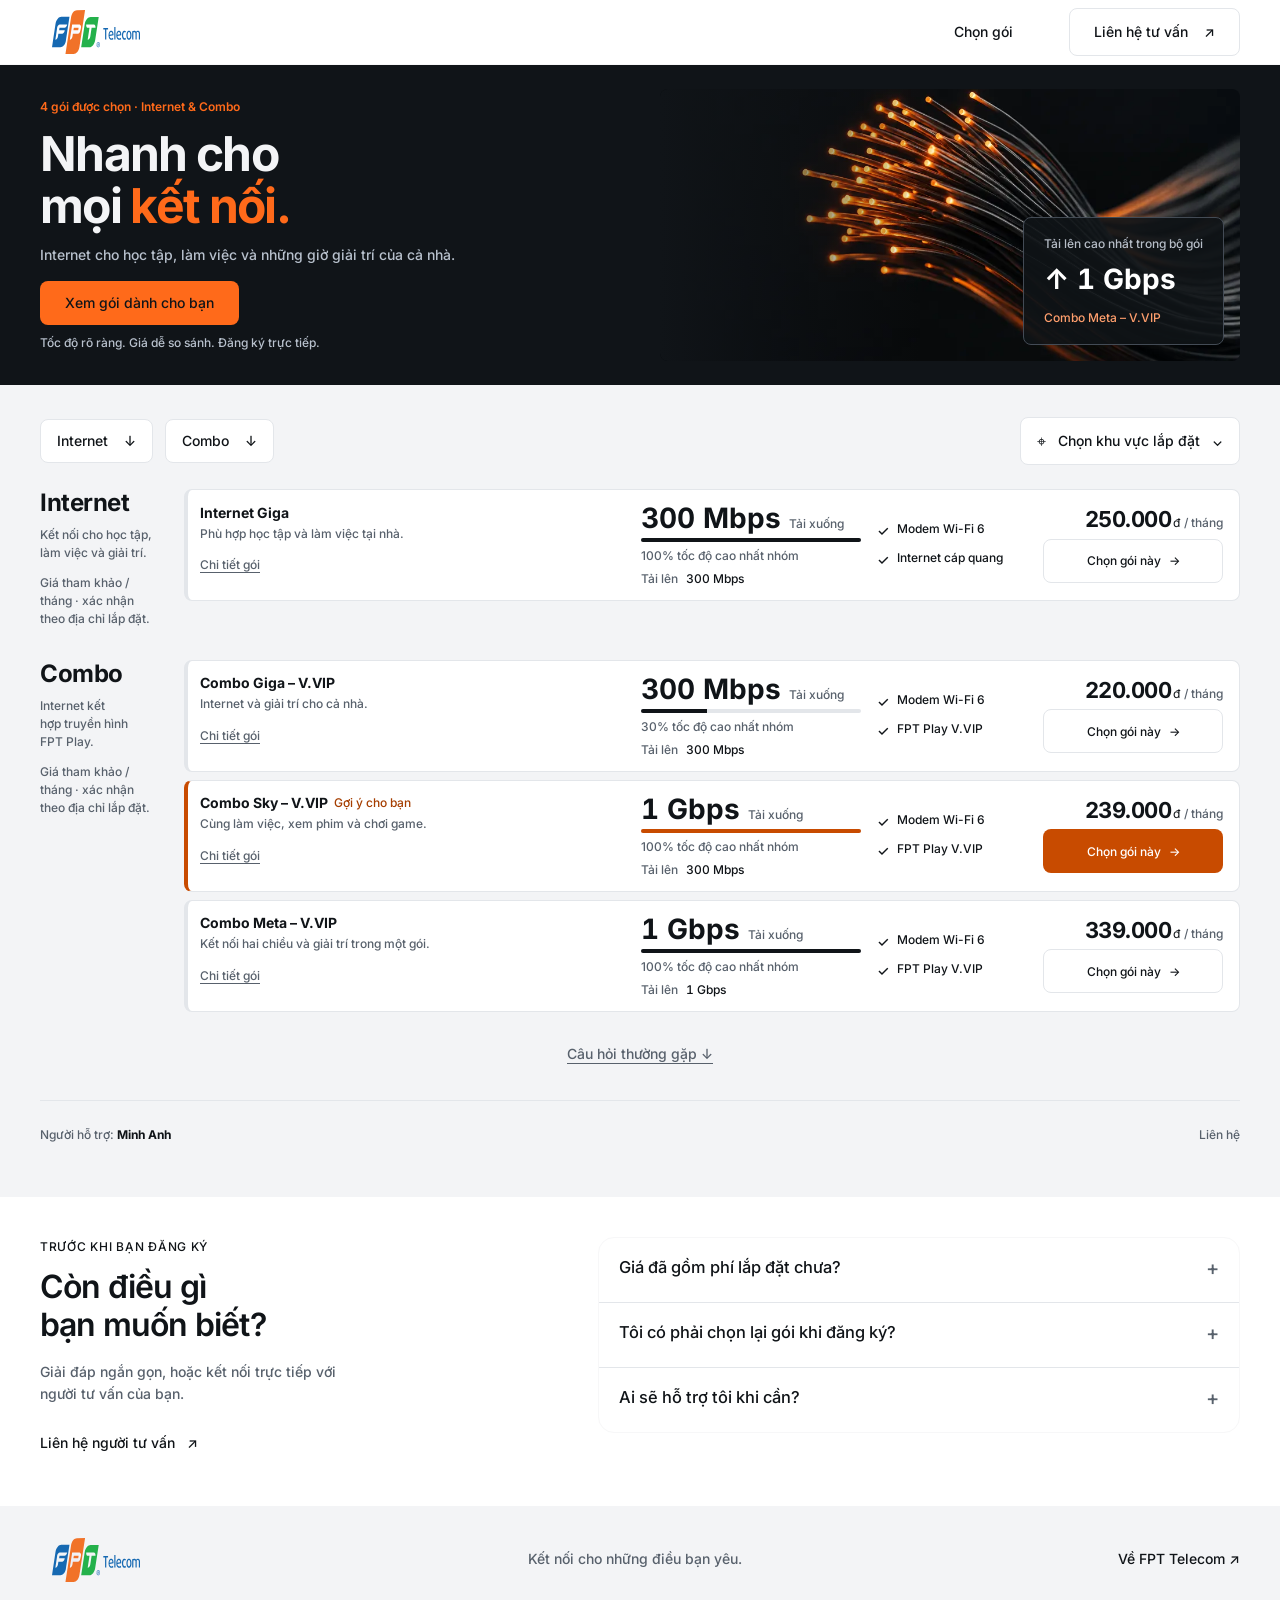
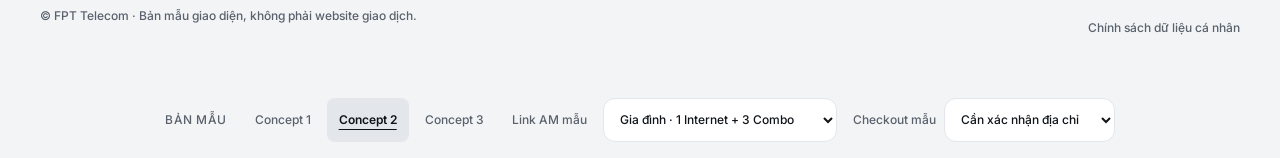
==== commit ed742193: "Differentiate storefront concepts and add complete mock purchase journeys" ====
--- a/concept-2.html
+++ b/concept-2.html
@@ -7,6 +7,7 @@
   <link rel="stylesheet" href="styles.css">
   <link rel="stylesheet" href="journey.css">
   <link rel="stylesheet" href="concept-2.css">
+  <link rel="stylesheet" href="experience.css">
 </head>
 <body data-concept="2">
   <header class="header"><div class="container header-inner">
@@ -71,4 +72,6 @@
   <script src="app.js"></script>
   <script src="banner.js"></script>
   <script src="concept-2.js"></script>
+  <script src="home-experience.js"></script>
+  <script src="purchase.js"></script>
 </body></html>
--- a/experience.css
+++ b/experience.css
@@ -0,0 +1,6 @@
+/* Distinct storefront presentation with one shared, explicit purchase state model. */
+.purchase{padding-block:32px 100px;max-width:1160px}.purchase-heading{margin:28px 0}.purchase-heading h1{font-size:36px;line-height:1.15;letter-spacing:-.03em;margin:10px 0}.purchase-heading>p:last-child{color:var(--muted);font-size:14px}.purchase-layout{display:grid;grid-template-columns:minmax(0,1fr) 340px;gap:32px;align-items:start}.purchase form{min-width:0}.purchase-panel{background:var(--surface,#fff);padding:28px;border:1px solid var(--border-strong);border-radius:12px;margin-bottom:16px}.purchase-panel h2{font-size:20px;margin:0 0 12px}.purchase-panel .field+h2{margin-top:28px}.purchase-panel>.field-grid{margin-top:20px}.purchase-panel .field{margin-top:16px}.purchase-panel .field-grid .field{margin-top:0}.purchase-panel .field-grid{grid-template-columns:1fr 1fr}.purchase-panel .consent{margin-top:24px}.section-number{font-size:12px;color:var(--primary);margin-right:8px;font-variant-numeric:tabular-nums}.purchase-summary{position:sticky;top:96px;padding:28px;border-radius:12px;background:var(--surface,#fff);border:1px solid var(--border-strong)}.purchase-summary h2{font-size:22px;margin:12px 0}.purchase-summary>p:not(.purchase-monthly){font-size:14px;line-height:1.6}.purchase-summary .features{font-size:14px;margin:20px 0}.purchase-monthly{margin:20px 0 12px;font-size:12px}.purchase-monthly strong{font-size:36px;font-variant-numeric:tabular-nums}.purchase-speeds span{margin-left:20px}.purchase-costs{border-top:1px solid var(--border-strong);padding-top:16px;margin-top:20px;font-size:14px}.purchase-costs>div{display:flex;justify-content:space-between;gap:16px;margin:12px 0}.purchase-costs dd{text-align:right;margin:0;font-weight:600}.purchase-costs .due-now{border-top:1px solid var(--border-strong);padding-top:16px}.purchase-disclaimer,.purchase-ref{font-size:12px!important;line-height:1.6;color:var(--muted)}.purchase-ref{margin-top:20px}.purchase-submit>.button{width:100%;min-height:52px}.purchase-submit>p{font-size:12px;color:var(--muted);text-align:center;margin-top:12px}.purchase-methods{border:0;padding:0;margin:20px 0}.purchase-methods legend{font-weight:600;font-size:14px;margin-bottom:12px}.purchase-methods label{display:flex;align-items:center;gap:12px;border:1px solid var(--border-strong);border-radius:8px;padding:16px;min-height:64px;margin-top:8px;cursor:pointer}.purchase-methods label:has(input:checked){border-color:var(--primary);background:var(--primary-light)}.purchase-methods input{width:20px;height:20px;accent-color:var(--primary);flex-shrink:0}.purchase-methods small{display:block;color:var(--muted);font-size:12px;margin-top:4px}.purchase-notice{padding:20px;background:var(--background);border-radius:8px;font-size:14px;line-height:1.7}.purchase-notice p{margin-top:8px}.payment-context{font-size:12px;color:var(--muted)}.purchase-advisor{display:flex;align-items:center;gap:12px;border-top:1px solid var(--border-strong);padding-top:20px;margin-top:20px;font-size:14px;line-height:1.6}.payment-wait{text-align:center;padding:32px 12px}.payment-wait strong{display:block;margin:16px 0 8px}.payment-wait p{font-size:14px;color:var(--muted)}.payment-pulse{display:block;margin:auto;width:44px;height:44px;border:3px solid var(--border-strong);border-top-color:var(--primary);border-radius:50%}.simulation-controls{display:flex;flex-wrap:wrap;gap:12px;padding-top:20px;border-top:1px solid var(--border-strong)}.simulation-controls>p{width:100%;font-size:12px;color:var(--muted)}.purchase-result{max-width:680px;margin:40px auto;background:var(--surface,#fff);border:1px solid var(--border-strong);border-radius:20px;padding:40px}.purchase-result h1{font-size:30px;margin:16px 0}.purchase-result>p{line-height:1.6}.purchase-result dl{margin:24px 0}.purchase-result button{margin-top:20px}.result-mark{display:grid;place-items:center;width:56px;height:56px;border-radius:50%;color:var(--primary);background:var(--primary-light);font-size:28px;margin-bottom:20px}.purchase :focus-visible{outline:3px solid var(--primary);outline-offset:3px}.purchase button:disabled{opacity:.65;cursor:wait}.purchasing .header nav,.purchasing .header>.container>.contact-trigger,.purchasing .footer,.purchasing .mobile-discovery,.purchasing .mobile-advisor{display:none!important}.scenario-control{display:flex;align-items:center;gap:8px}.prototype-tools{flex-wrap:wrap}.purchase .field-error{font-size:12px;min-height:0}.purchase [hidden]{display:none!important}
+body[data-concept="2"] .purchase-summary{background:#101418;color:#fff;border-color:#1B2128;border-radius:8px}body[data-concept="2"] .purchase-summary .purchase-disclaimer,body[data-concept="2"] .purchase-summary .purchase-ref{color:#B7BEC8}body[data-concept="2"] .purchase-costs,body[data-concept="2"] .due-now{border-color:#434B55}body[data-concept="2"] .purchase-panel{border-radius:8px}body[data-concept="2"] .purchase-heading .eyebrow{color:var(--primary)}
+body[data-concept="3"] .purchase-panel,body[data-concept="3"] .purchase-summary{border-radius:24px}body[data-concept="3"] .purchase-summary{background:#EFE6D8;border-color:transparent}body[data-concept="3"] .purchase-heading h1{font-family:Nunito,Inter,sans-serif}body[data-concept="3"] .section-number{display:none}
+.comparison-summary{display:flex;gap:24px;flex-wrap:wrap;padding:12px 0 20px;font-size:13px;color:var(--muted)}.comparison-summary strong{color:var(--foreground);display:block;font-size:16px;margin-top:4px}.performance-highlight{position:absolute;bottom:16px;right:16px;z-index:1;background:#101418e8;color:#fff;border:1px solid #434B55;padding:16px 20px;border-radius:8px}.performance-highlight small{display:block;color:#B7BEC8;font-size:12px}.performance-highlight strong{display:block;font-size:28px;font-variant-numeric:tabular-nums;margin:4px 0}.performance-highlight span{font-size:12px;color:#FF9F6D}.personal-hero .hero-visual{isolation:isolate}.home-caption{position:absolute;bottom:16px;left:16px;right:16px;background:#fff;padding:12px 16px;border-radius:16px;color:#2B2520;font-size:14px;z-index:1}.home-caption small{display:block;color:#62564A;font-size:12px;margin-top:4px}
+@media(max-width:767px){.purchase{padding-top:20px;padding-bottom:180px}.purchase-heading h1{font-size:28px}.purchase-layout{display:flex;flex-direction:column;gap:20px}.purchase-summary{position:static;order:-1;width:100%;padding:20px}.purchase-summary>.features,.purchase-summary>p:not(.purchase-monthly):not(.purchase-disclaimer):not(.purchase-ref),.purchase-summary .purchase-advisor{display:none}.purchase-summary h2{font-size:20px}.purchase-monthly{margin:12px 0}.purchase-monthly strong{font-size:28px}.purchase-costs{margin-top:12px;padding-top:8px}.purchase-costs>div{margin:8px 0}.purchase-summary .purchase-advisor{display:flex}.purchase-panel{padding:20px}.purchase-panel .field-grid{grid-template-columns:1fr;gap:16px}.purchase-layout form{width:100%}.purchase-result{padding:24px;margin:20px 0}.purchase-result h1{font-size:26px}.purchase-submit{position:sticky;bottom:0;padding:12px 0;background:var(--background);z-index:4}.purchasing .prototype-tools{position:static;margin:16px;transform:none;width:auto}.purchasing .purchase{padding-bottom:24px}.performance-highlight{padding:10px 14px;bottom:12px;right:12px}.performance-highlight strong{font-size:22px}.home-caption{display:none}body[data-concept="1"] .plan-grid{display:grid;grid-template-columns:1fr;overflow:visible;scroll-snap-type:none;padding:0;margin:0}body[data-concept="1"] .plan-card{width:auto;min-width:0}body[data-concept="1"] .carousel-dots{display:none}body[data-concept="1"] .comparison-summary{gap:16px}body[data-concept="1"] .plan-card .card-price .plan-price strong{font-size:36px}.prototype-tools{font-size:12px}.scenario-control{width:100%;justify-content:center}}
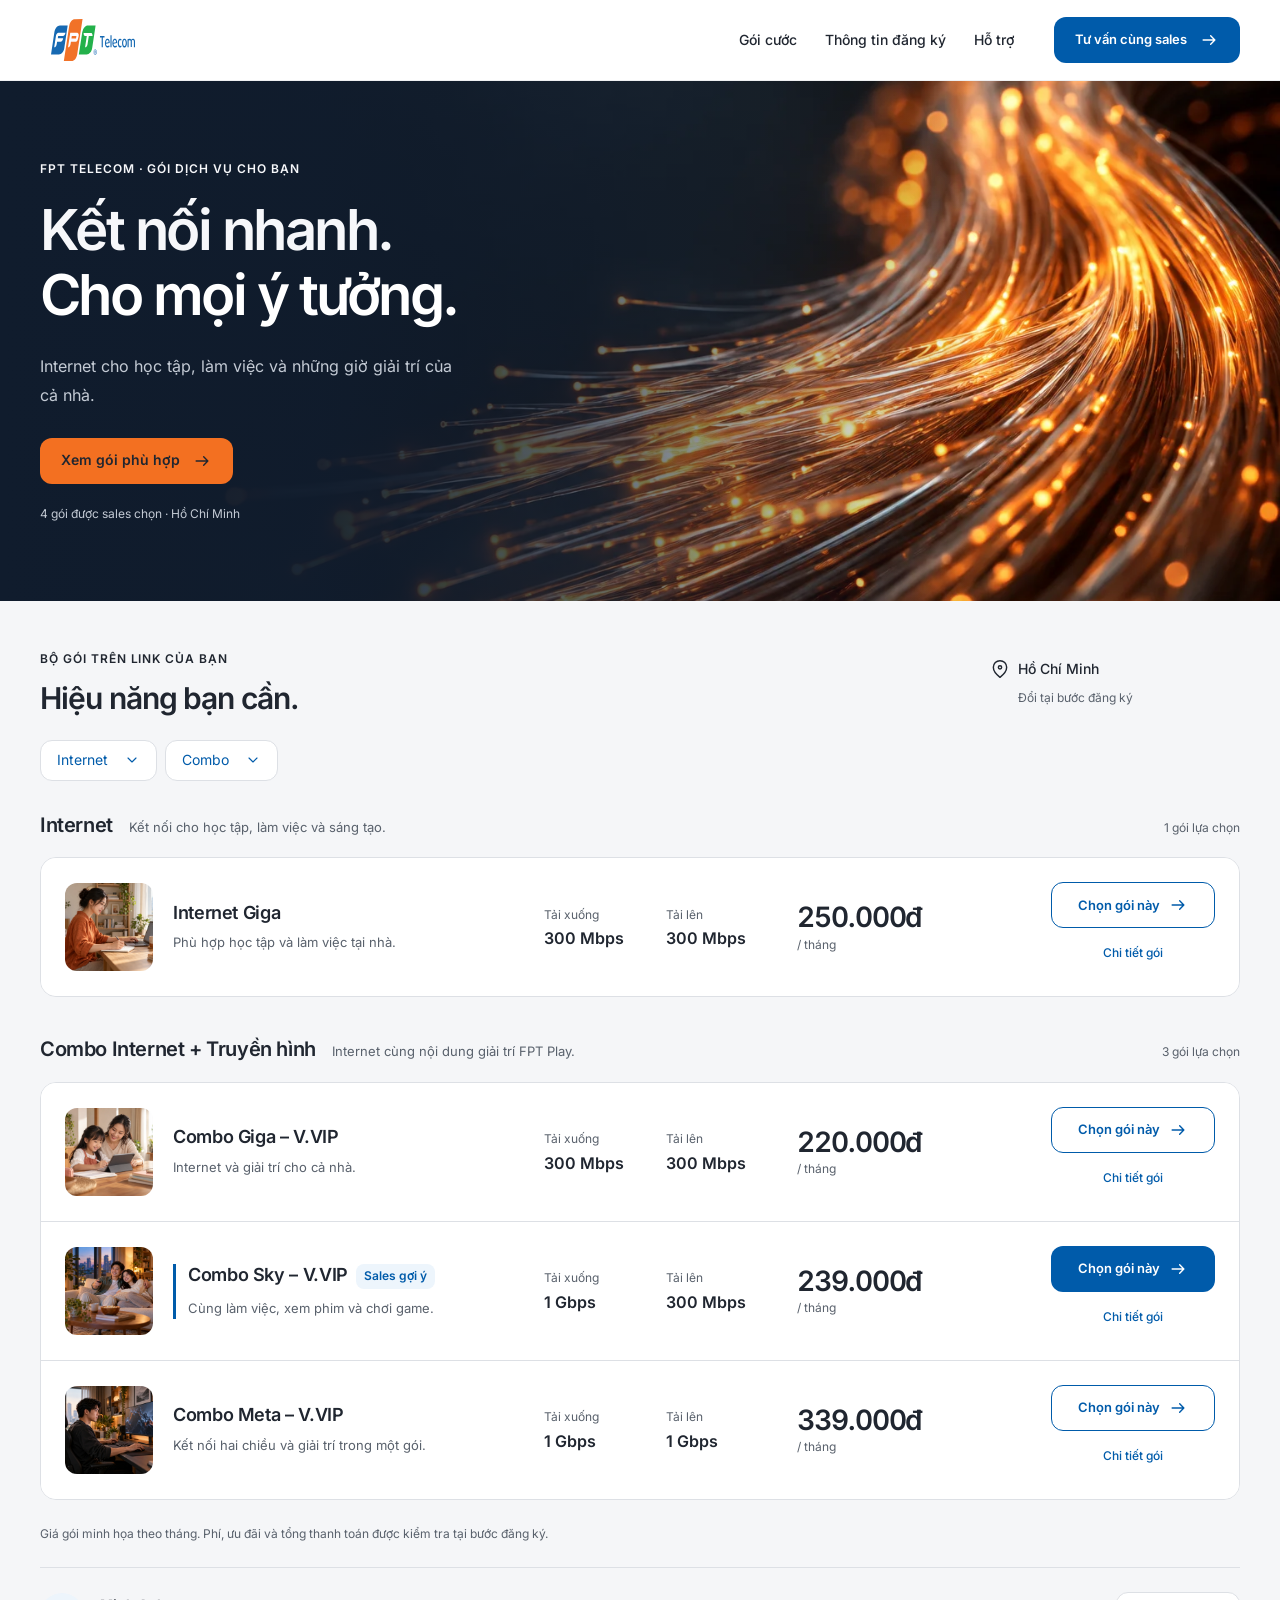
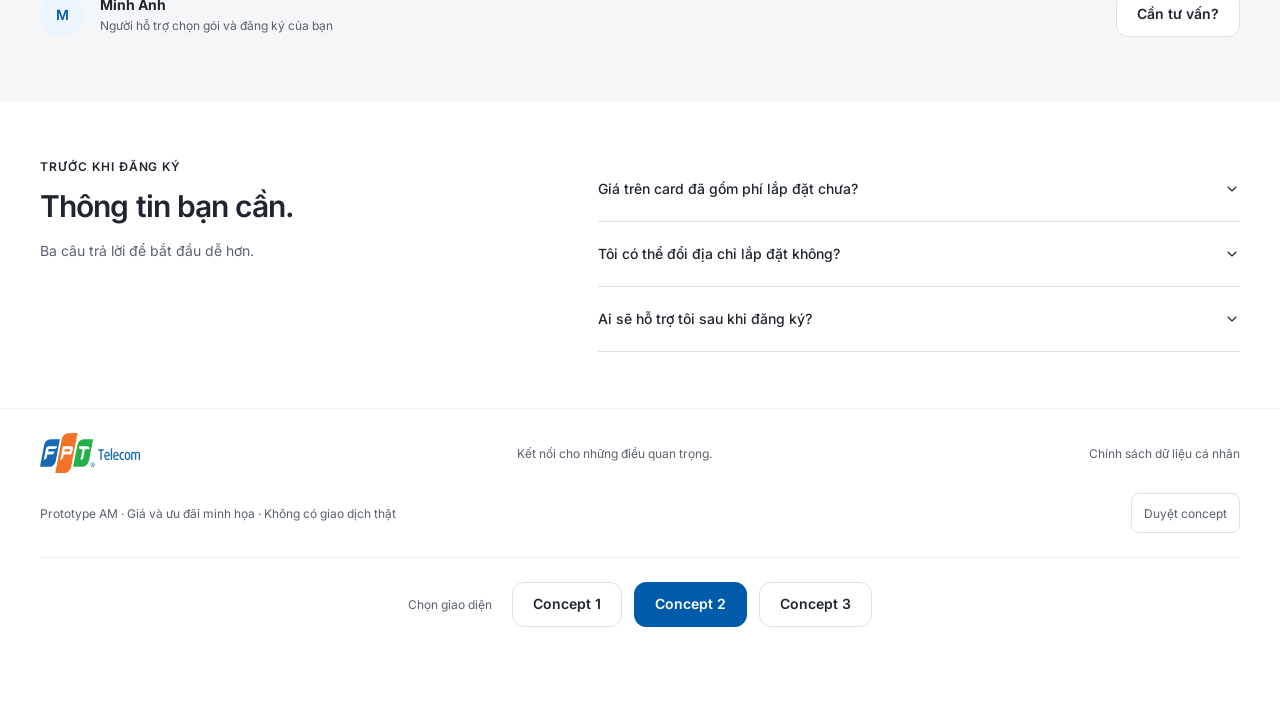
==== commit 2673e0c7: "Refresh three AM concepts with full-width banners and footer switching" ====
--- a/concept-2.html
+++ b/concept-2.html
@@ -1,77 +1,20 @@
 <!doctype html>
 <html lang="vi">
 <head>
-  <meta charset="utf-8"><meta name="viewport" content="width=device-width,initial-scale=1">
-  <title>FPT Telecom — Chọn kết nối cho nhà bạn | Concept 2</title>
+  <meta charset="utf-8">
+  <meta name="viewport" content="width=device-width,initial-scale=1">
+  <meta name="description" content="Prototype ba concept shop AM FPT Telecom: chọn gói, đăng ký và thanh toán.">
+  <title>FPT Telecom · Concept 2</title>
   <link rel="icon" href="assets/fpt-logo.svg" type="image/svg+xml">
-  <link rel="stylesheet" href="styles.css">
-  <link rel="stylesheet" href="journey.css">
-  <link rel="stylesheet" href="concept-2.css">
-  <link rel="stylesheet" href="experience.css">
+  <link rel="stylesheet" href="storefront.css">
+  <link rel="stylesheet" href="checkout.css">
 </head>
 <body data-concept="2">
-  <header class="header"><div class="container header-inner">
-    <a href="#" class="brand" aria-label="FPT Telecom — trang chủ"><img src="assets/fpt-logo.svg" alt="FPT Telecom"></a>
-    <nav aria-label="Điều hướng chính"><a href="#plans">Chọn gói</a></nav>
-    <button class="button outline contact-trigger">Liên hệ tư vấn <span aria-hidden="true">↗</span></button>
-  </div></header>
-
-  <main id="home">
-    <section class="tech-hero"><div class="hero container">
-      <div class="hero-copy">
-        <p class="eyebrow">INTERNET FPT · CHỌN GÓI, KẾT NỐI</p>
-        <h1>Nhanh cho<br>mọi <span>kết nối.</span></h1>
-        <p class="hero-description" data-audience-copy>Cho nhu cầu gaming, livestream và làm việc.</p>
-        <a href="#plans" class="button primary hero-cta">Chọn gói Internet</a>
-        <p class="hero-note">Tốc độ rõ ràng. Giá dễ so sánh. Đăng ký trực tiếp.</p>
-      </div>
-      <div class="tech-art"><img src="assets/hero-fiber.webp" width="1000" height="667" fetchpriority="high" alt="Những sợi cáp quang với đầu sáng cam trên nền than đậm"><span class="art-caption">KẾT NỐI NHỮNG ĐIỀU QUAN TRỌNG</span></div>
-    </div></section>
-
-    <section id="plans" class="plans-section">
-      <div class="container">
-        <div class="section-heading"><nav class="offer-jumps" aria-label="Đi đến nhóm gói"></nav>
-          <button class="location-button" id="region-trigger"><span aria-hidden="true">⌖</span><span id="region-label">Chọn khu vực lắp đặt</span><span aria-hidden="true">⌄</span></button>
-        </div>
-        <div id="plan-grid" class="plan-groups"></div>
-        <div class="sales-line"><span>Người hỗ trợ: <strong data-sales-name></strong></span><button class="text-button contact-trigger">Liên hệ</button></div>
-        <div class="plans-bottom"><p>Giá tham khảo theo tháng. Giá và phí áp dụng được xác nhận theo địa chỉ lắp đặt.</p></div>
-      </div>
-    </section>
-
-    <section id="faq" class="faq-section container"><div class="faq-intro"><p class="eyebrow">TRƯỚC KHI BẠN ĐĂNG KÝ</p><h2>Còn điều gì<br>bạn muốn biết?</h2><p>Giải đáp ngắn gọn, hoặc kết nối trực tiếp với người tư vấn của bạn.</p><button class="text-button contact-trigger">Liên hệ người tư vấn <span aria-hidden="true">↗</span></button></div><div id="faq-list" class="faq-list"></div></section>
-  </main>
-
-  <main id="checkout" hidden class="container checkout-page">
-    <button class="text-button" id="back-home">← Quay lại chọn gói</button>
-    <div class="checkout-heading"><p class="eyebrow">ĐĂNG KÝ TRỰC TUYẾN</p><h1>Gần hơn với kết nối mới.</h1><p>Gói đã chọn sẵn. Bạn chỉ cần hoàn tất thông tin bên dưới.</p></div>
-    <ol class="steps"><li class="active" data-step="1"><span>1</span>Thông tin lắp đặt</li><li data-step="2"><span>2</span>Xác nhận</li><li data-step="3"><span>3</span>Kết quả</li></ol>
-    <div class="checkout-layout"><div>
-      <form id="registration-form" class="form-card" novalidate>
-        <h2>Thông tin liên hệ</h2><p class="muted">Để FPT xác nhận yêu cầu đăng ký với bạn.</p>
-        <div class="field-grid"><div class="field"><label for="full-name">Họ và tên <b>*</b></label><input id="full-name" name="name" autocomplete="name" required><p class="field-error" id="name-error"></p></div><div class="field"><label for="phone">Số điện thoại <b>*</b></label><input id="phone" name="phone" type="tel" inputmode="tel" autocomplete="tel" required><p class="field-error" id="phone-error"></p></div></div>
-        <h2 class="form-subheading">Địa chỉ lắp đặt</h2><p class="muted">Địa chỉ giúp xác nhận gói và giá áp dụng cho nhà bạn.</p>
-        <div class="field-grid"><div class="field"><label for="province">Tỉnh / Thành phố <b>*</b></label><input id="province" name="province" autocomplete="address-level1" placeholder="Ví dụ: Hồ Chí Minh" required><p class="field-error" id="province-error"></p></div><div class="field"><label for="ward">Phường / Xã <b>*</b></label><input id="ward" name="ward" autocomplete="address-level2" required><p class="field-error" id="ward-error"></p></div></div>
-        <div class="field"><label for="address">Số nhà, tên đường <b>*</b></label><input id="address" name="address" autocomplete="street-address" placeholder="Thêm tên tòa nhà, tầng / căn hộ nếu có" required><p class="field-error" id="address-error"></p></div>
-        <div class="field"><label for="note">Ghi chú <span class="muted">(không bắt buộc)</span></label><textarea id="note" name="note" rows="2" placeholder="Điều bạn muốn người tư vấn biết thêm"></textarea></div>
-        <label class="consent"><input id="consent" type="checkbox" required><span>Tôi đồng ý để FPT liên hệ về yêu cầu đăng ký và xử lý dữ liệu theo <a href="https://fpt.vn/ho-tro/chinh-sach-quy-trinh/5107/5076/286" target="_blank" rel="noopener">chính sách dữ liệu cá nhân</a>.</span></label><p class="field-error" id="consent-error"></p>
-        <button class="button primary form-next" type="submit">Kiểm tra & xác nhận thông tin</button><p class="demo-note">Prototype: thông tin chỉ dùng trong phiên này, không gửi đến FPT.</p>
-      </form>
-      <section id="confirmation" hidden class="form-card"><h2>Kiểm tra trước khi hoàn tất</h2><p class="muted">Thông tin đăng ký của bạn</p><dl id="customer-summary" class="description-list"></dl><div class="notice"><strong>Giá theo địa chỉ chưa được xác thực</strong><p>Bản mẫu chưa kết nối hệ thống giá và hạ tầng FPT. Giá dưới đây chỉ dùng để minh họa giao diện.</p></div><h2 class="form-subheading">Phương thức thanh toán mẫu</h2><fieldset class="payment-options"><legend class="sr-only">Chọn phương thức thanh toán mẫu</legend><label><input type="radio" name="payment" value="qr" checked><span><strong>QR / Ngân hàng</strong><small>Xem trạng thái thanh toán mô phỏng</small></span></label><label><input type="radio" name="payment" value="later"><span><strong>Nhận tư vấn thanh toán</strong><small>Minh họa yêu cầu cần được xác nhận</small></span></label></fieldset><div class="confirm-actions"><button class="button outline" id="edit-info">Sửa thông tin</button><button class="button primary" id="complete-demo">Hoàn tất bản mô phỏng</button></div><button class="text-button" id="fail-demo">Xem trường hợp thanh toán thất bại</button><div id="payment-error" class="notice error" hidden><strong>Thanh toán mô phỏng chưa thành công</strong><p>Bạn có thể thử lại hoặc chọn nhận tư vấn thanh toán.</p></div></section>
-      <section id="success" hidden class="form-card success-panel"><span class="success-symbol" aria-hidden="true">✓</span><h2 id="result-title">Đăng ký mẫu hoàn tất</h2><p>Đây là trạng thái minh họa. Không có đơn hàng hoặc giao dịch thật được tạo.</p><dl id="result-summary" class="description-list"></dl><button class="button outline" id="restart">Trở về trang chọn gói</button></section>
-    </div><aside class="order-card"><p class="eyebrow">GÓI BẠN ĐÃ CHỌN</p><h2 id="order-name"></h2><p id="order-description" class="muted"></p><div class="order-price"><strong id="order-price"></strong><span>đ / tháng</span></div><ul id="order-features"></ul><div class="order-total"><span>Tạm tính minh họa / tháng</span><strong id="order-total"></strong></div><p class="muted small">Giá theo địa chỉ, phí lắp đặt và chu kỳ thanh toán cần được hệ thống xác nhận trước khi thu tiền.</p><p class="sales-reference">Người giới thiệu: <strong>AM-DEMO</strong></p></aside></div>
-  </main>
-
-  <footer class="footer"><div class="container footer-top"><a href="#" class="brand" aria-label="FPT Shop"><img src="assets/fpt-logo.svg" alt="FPT Telecom"><span>shop</span></a><p>Kết nối cho những điều bạn yêu.</p><a href="https://fpt.vn/vi" target="_blank" rel="noopener">Về FPT Telecom ↗</a></div><div class="container footer-bottom"><span>© FPT Telecom · Bản mẫu giao diện, không phải website giao dịch.</span><a href="https://fpt.vn/ho-tro/chinh-sach-quy-trinh/5107/5076/286" target="_blank" rel="noopener">Chính sách dữ liệu cá nhân</a></div></footer>
-
-  <dialog id="details-modal"><div class="modal-header"><p class="eyebrow">CHI TIẾT GÓI DỊCH VỤ</p><button class="close-button" aria-label="Đóng chi tiết gói">×</button></div><div id="details-body"></div><div class="modal-footer"><button id="details-register" class="button primary">Đăng ký gói này</button></div></dialog>
-  <dialog id="region-modal"><div class="modal-header"><h2>Khu vực lắp đặt</h2><button class="close-button" aria-label="Đóng chọn khu vực">×</button></div><p class="muted">Chọn khu vực dự kiến. Giá chính thức được xác nhận ở checkout.</p><div class="region-options"><button>Hồ Chí Minh</button><button>Hà Nội</button><button>Đà Nẵng</button><button>Khu vực khác</button></div></dialog>
-  <dialog id="contact-modal"><div class="modal-header"><h2>Người tư vấn của bạn</h2><button class="close-button" aria-label="Đóng thông tin tư vấn">×</button></div><p class="muted">Người giới thiệu AM-DEMO</p><p class="contact-message">Bạn cần hỗ trợ chọn gói hoặc kiểm tra địa chỉ lắp đặt? Khi triển khai, thông tin liên hệ sẽ lấy từ cấu hình của sales.</p><p class="demo-note">Thông tin người tư vấn trong bản này là dữ liệu mẫu.</p></dialog>
-  <div class="prototype-tools" aria-label="Công cụ xem prototype"><span>BẢN MẪU</span><button id="configuration-toggle">3 gói / 6 gói</button></div>
+  <div id="app"></div>
+  <noscript>Vui lòng bật JavaScript để xem prototype các gói dịch vụ và luồng đăng ký.</noscript>
   <script src="offers.js"></script>
-  <script src="app.js"></script>
-  <script src="banner.js"></script>
-  <script src="concept-2.js"></script>
-  <script src="home-experience.js"></script>
-  <script src="purchase.js"></script>
-</body></html>
+  <script src="commerce.js"></script>
+  <script src="storefront.js"></script>
+  <script src="checkout.js"></script>
+</body>
+</html>
--- a/storefront.css
+++ b/storefront.css
@@ -0,0 +1,95 @@
+/* Brand colors and type. Light themes; concept 2 has a charcoal hero only. */
+@font-face{font-family:Inter;src:url('assets/inter-400.ttf') format('truetype');font-weight:400;font-display:swap}
+@font-face{font-family:Inter;src:url('assets/inter-500.ttf') format('truetype');font-weight:500;font-display:swap}
+@font-face{font-family:Inter;src:url('assets/inter-600.ttf') format('truetype');font-weight:600;font-display:swap}
+@font-face{font-family:Inter;src:url('assets/inter-700.ttf') format('truetype');font-weight:700;font-display:swap}
+@font-face{font-family:Nunito;src:url('assets/nunito-vietnamese.woff2') format('woff2');font-weight:400 800;font-display:swap;unicode-range:U+0102-0103,U+0110-0111,U+0128-0129,U+0168-0169,U+01A0-01A1,U+01AF-01B0,U+0300-0301,U+0303-0304,U+0308-0309,U+0323,U+0329,U+1EA0-1EF9,U+20AB}
+@font-face{font-family:Nunito;src:url('assets/nunito-latin.woff2') format('woff2');font-weight:400 800;font-display:swap}
+:root{--primary:#B94200;--primary-hover:#A83C00;--primary-light:#FFF3EB;--surface:#FFFFFF;--background:#F5F6F8;--foreground:#202630;--muted:#59616C;--border:#EFF0F2;--border-strong:#DDE0E5;--secondary:#E7E8EC;--button-hover:#F1F1F3;--error:#C10007;--success:#007A55;--success-bg:#ECFDF5;--warning:#945000;--warning-bg:#FFF7E8;--charcoal:#181E26;--on-dark:#F6F7FA;--dark-muted:#C3CAD4;--app-font:Inter,Arial,sans-serif;--radius-lg:24px;--radius:16px;--radius-sm:12px;--radius-xs:8px;color-scheme:light}
+*{box-sizing:border-box;--scrollbar-thumb:transparent}*:hover{--scrollbar-thumb:color-mix(in srgb,var(--foreground) 22%,transparent)}::-webkit-scrollbar{width:4px;height:4px}::-webkit-scrollbar-track{background:transparent}::-webkit-scrollbar-thumb{background:var(--scrollbar-thumb);border-radius:999px}html{scroll-behavior:smooth;scroll-padding-top:100px}body{margin:0;background:var(--surface);color:var(--foreground);font:14px/1.6 var(--app-font);-webkit-font-smoothing:antialiased}button,input,select,textarea{font:inherit;color:inherit}button{cursor:pointer}a{color:inherit;text-decoration:none}button,a,input,select,textarea{transition:background-color .2s,color .2s,border-color .2s}button{border:0}button:focus-visible,a:focus-visible{outline:2px solid var(--primary);outline-offset:4px}input:focus,select:focus,textarea:focus{outline:none;border-color:var(--primary);box-shadow:0 0 0 2px color-mix(in srgb,var(--primary) 12%,transparent)}p,h1,h2,h3,ul{margin:0}h1,h2,h3{line-height:1.2;font-weight:600;text-wrap:balance}p{text-wrap:pretty}img{display:block;max-width:100%}svg{flex-shrink:0;vertical-align:middle}[hidden]{display:none!important}.container{width:min(1200px,calc(100% - 80px));margin-inline:auto}.muted{color:var(--muted)}.eyebrow{font-size:12px;font-weight:600;letter-spacing:.08em}.demo-note{font-size:12px;color:var(--muted);margin-top:16px}.text-link{color:var(--primary);display:inline-block;padding-block:8px}.text-link:hover{text-decoration:underline}.button{display:inline-flex;align-items:center;justify-content:center;gap:12px;min-height:44px;padding:12px 20px;border:1px solid transparent;border-radius:var(--radius-sm);font-weight:600;line-height:1.35;text-align:center;max-width:100%;overflow-wrap:anywhere}.button.primary{background:var(--primary);color:var(--surface)}.button.primary:hover{background:var(--primary-hover)}.button.outline{background:var(--surface);border-color:var(--border-strong)}.button.outline:hover{background:var(--button-hover)}.button:disabled{cursor:not-allowed;background:var(--secondary);border-color:var(--secondary);color:var(--muted)}.text-button{background:transparent;display:inline-flex;align-items:center;justify-content:center;gap:8px;padding:8px 0;min-height:40px;color:var(--primary);font-weight:500;text-align:left}.text-button:hover{text-decoration:underline}.icon-button{width:40px;height:40px;border-radius:var(--radius-sm);display:inline-grid;place-items:center;background:transparent;flex-shrink:0}.icon-button:hover{background:var(--button-hover)}.skip-link{position:fixed;top:8px;left:16px;transform:translateY(-160%);background:var(--foreground);color:var(--surface);padding:12px;z-index:100}.skip-link:focus{transform:translateY(0)}
+.header{position:sticky;top:0;z-index:20;background:var(--surface);border-bottom:1px solid var(--border)}.header-inner{height:80px;display:flex;align-items:center;justify-content:space-between;gap:24px}.brand{display:inline-flex;align-items:center;flex-shrink:0}.brand img{width:106px;height:42px;object-fit:contain}.header nav a{display:inline-block;padding:12px 0;color:var(--muted)}.header nav a:hover{color:var(--foreground)}.header .button{font-size:13px}.hero-section{background:var(--surface)}.hero{display:grid;grid-template-columns:1.1fr .9fr;align-items:center;gap:64px;padding-block:64px}.hero h1{font-size:clamp(36px,4.4vw,58px);letter-spacing:-.045em;line-height:1.15;margin:20px 0 24px}.hero h1 span{color:var(--primary)}.hero-description{max-width:460px;color:var(--muted);font-size:16px;line-height:1.8}.hero-cta{margin-top:28px}.banner-context{margin-top:20px;color:var(--muted);font-size:12px}.minimal-note{padding:32px;border-radius:var(--radius-lg);background:var(--background);max-width:340px;justify-self:end;width:100%;position:relative}.note-icon{display:inline-grid;place-items:center;width:48px;height:48px;border-radius:var(--radius-sm);background:var(--surface);color:var(--primary);margin-bottom:24px}.note-icon svg{width:26px;height:26px}.minimal-note>strong{display:block;font-size:24px;line-height:1.35;font-weight:500;letter-spacing:-.02em}.minimal-note p{color:var(--muted);margin:16px 0 24px}.note-line{display:flex;justify-content:space-between;border-top:1px solid var(--border-strong);padding-top:16px;font-size:12px}.hero-visual{position:relative;min-width:0;aspect-ratio:1.12;border-radius:var(--radius-lg);overflow:hidden;background:var(--background)}.hero-visual>img{height:100%;width:100%;object-fit:cover}.hero-advisor{display:flex;align-items:center;gap:12px;position:absolute;bottom:20px;left:20px;right:20px;background:var(--surface);padding:16px;border-radius:var(--radius)}.hero-advisor strong,.hero-advisor small{display:block}.hero-advisor small{font-size:12px;color:var(--muted)}.hero-advisor .icon-button{margin-left:auto}.sales-avatar{width:44px;height:44px;border-radius:50%;display:inline-grid;place-items:center;background:var(--primary-light);color:var(--primary);font-weight:600;flex-shrink:0}.visual-caption{position:absolute;bottom:24px;left:24px;color:var(--dark-muted);font-size:12px;letter-spacing:.13em}.plans-section{padding:48px 0 40px;background:var(--background)}.section-heading{display:flex;align-items:center;justify-content:space-between;gap:24px;margin-bottom:24px}.section-heading h2{font-size:30px;letter-spacing:-.035em;margin-top:12px}.location-label{display:flex;align-items:center;flex-wrap:wrap;gap:8px;font-weight:500;max-width:250px}.location-label small{flex-basis:100%;font-size:12px;color:var(--muted);font-weight:400;padding-left:28px}.offer-jumps{display:flex;gap:8px;margin-bottom:32px}.offer-jumps:empty{display:none}.offer-jumps a{display:flex;align-items:center;gap:16px;min-height:40px;border:1px solid var(--border-strong);border-radius:var(--radius-sm);padding:8px 16px;background:var(--surface)}.offer-jumps a:hover{background:var(--button-hover)}.offer-jumps svg{width:16px;height:16px}.plan-groups{display:grid;gap:40px}.group-heading{display:flex;align-items:baseline;flex-wrap:wrap;gap:8px 16px;margin-bottom:20px}.group-heading h2{font-size:20px;letter-spacing:-.02em}.group-heading p{color:var(--muted);font-size:13px}.group-heading>span{margin-left:auto;font-size:12px;color:var(--muted)}.plan-grid{display:grid;grid-template-columns:repeat(3,minmax(0,1fr));gap:16px}.plan-grid.count-2{grid-template-columns:repeat(2,minmax(0,1fr))}.plan-grid.count-1{grid-template-columns:1fr}.plan-card{display:flex;flex-direction:column;gap:20px;min-width:0;background:var(--surface);border:1px solid var(--border-strong);border-radius:var(--radius);padding:24px}.plan-card.featured{border-color:var(--primary)}.plan-card:hover{background:color-mix(in srgb,var(--surface) 96%,var(--primary-light))}.plan-top{display:flex;align-items:start;flex-wrap:wrap;gap:8px}.plan-top h3{font-size:18px;letter-spacing:-.02em}.plan-number{display:none}.plan-tag{font-size:12px;line-height:1.4;padding:4px 8px;border-radius:var(--radius-xs);background:var(--primary-light);color:var(--primary);font-weight:600;white-space:nowrap}.plan-description{color:var(--muted);font-size:13px;line-height:1.7;margin-top:8px;min-height:44px}.card-price{display:flex;align-items:baseline;gap:8px;flex-wrap:wrap}.card-price strong{font-size:36px;line-height:1.2;letter-spacing:-.04em;font-weight:600;font-variant-numeric:tabular-nums}.card-price>span{font-size:12px;color:var(--muted)}.card-spec{display:grid;grid-template-columns:1fr 1fr;gap:16px;padding-top:16px;border-top:1px solid var(--border-strong)}.card-spec small{display:block;font-size:12px;color:var(--muted);margin-bottom:4px}.card-spec strong{font-size:20px;line-height:1.2;font-weight:600;white-space:nowrap}.features{list-style:none;padding:0;display:grid;gap:8px}.features li{display:flex;align-items:center;gap:8px;font-size:13px}.features svg{width:16px;height:16px;color:var(--primary)}.card-actions{display:flex;flex-direction:column;margin-top:auto;gap:4px}.card-actions .button{width:100%}.card-actions .text-button{font-size:12px}.plan-photo{height:168px;border-radius:var(--radius-sm);overflow:hidden;position:relative;background:var(--background)}.plan-photo img{width:100%;height:100%;object-fit:cover}.plan-photo>span{position:absolute;left:12px;bottom:12px;background:var(--surface);padding:4px 8px;border-radius:var(--radius-xs);font-size:12px;font-weight:600}.price-note{font-size:12px;color:var(--muted);margin-top:24px}.sales-strip{display:flex;align-items:center;gap:16px;padding:24px 0;margin-top:24px;border-top:1px solid var(--border-strong)}.sales-strip p{font-size:12px;color:var(--muted)}.sales-strip .button{margin-left:auto}.faq-section{display:grid;grid-template-columns:1fr 1.3fr;gap:64px;padding-block:56px}.faq-section h2{font-size:30px;letter-spacing:-.03em;margin:12px 0 16px}.faq-section>div>p:not(.eyebrow){color:var(--muted)}.faq-item{border-bottom:1px solid var(--border-strong)}.faq-question{display:flex;align-items:center;justify-content:space-between;gap:24px;width:100%;min-height:64px;background:transparent;text-align:left;font-weight:500;font-size:14px;padding:16px 0}.faq-question svg{width:16px;height:16px}.faq-question[aria-expanded=true] svg{transform:rotate(180deg)}.faq-answer{display:grid;grid-template-rows:0fr;transition:grid-template-rows .3s}.faq-answer.expanded{grid-template-rows:1fr}.faq-answer>div{overflow:hidden}.faq-answer p{color:var(--muted);padding-bottom:20px;font-size:13px}.footer{border-top:1px solid var(--border);padding:24px 0 84px}.footer>.container:first-child{display:flex;align-items:center;justify-content:space-between;gap:24px}.footer p,.footer a{font-size:12px;color:var(--muted)}.footer a:hover{text-decoration:underline}.footer-note{padding-top:20px;color:var(--muted);font-size:12px}.empty-state{text-align:center;padding:40px 24px}.empty-state h2{font-size:24px;margin:20px 0 12px}.empty-state p{color:var(--muted);margin-bottom:20px}.state-icon{display:inline-grid;place-items:center;border-radius:50%;width:64px;height:64px;background:var(--surface);color:var(--primary)}.state-icon svg{width:28px;height:28px}
+dialog{width:min(560px,calc(100% - 32px));max-height:calc(100dvh - 48px);padding:24px;border:0;border-radius:var(--radius-lg);background:var(--surface);color:var(--foreground);box-shadow:0 24px 80px rgb(0 0 0 / .2);overflow-y:auto}dialog::backdrop{background:rgb(20 24 31 / .5)}dialog h2{font-size:20px;margin-bottom:12px}.modal-header{display:flex;justify-content:space-between;align-items:start;gap:16px;margin-bottom:24px}.modal-header h2{margin-top:8px;margin-bottom:0}.modal-header .icon-button{margin-top:-4px;margin-right:-8px}.modal-footer{border-top:1px solid var(--border);padding-top:20px;margin-top:24px;display:flex;justify-content:flex-end;gap:12px}dialog .features{margin:24px 0}.details-price{display:flex;align-items:baseline;gap:8px;margin:24px 0}.details-price strong{font-size:32px;letter-spacing:-.03em}.details-price span{font-size:12px;color:var(--muted)}.notice{background:var(--background);border-radius:var(--radius-sm);padding:16px;margin-top:20px}.notice p{font-size:12px;color:var(--muted);margin-top:4px}.contact-person{display:flex;gap:16px;align-items:center;margin-bottom:20px}.contact-channels{margin-top:20px;display:flex;gap:12px}.review-launch{position:fixed;bottom:20px;right:24px;z-index:40;background:var(--foreground);color:var(--surface);border-radius:999px;padding:12px 20px;display:flex;align-items:center;gap:8px;font-size:12px;min-height:44px;box-shadow:0 4px 20px rgb(0 0 0 / .12)}.review-dialog{width:min(560px,calc(100% - 32px))}.concept-switch{display:grid;gap:8px;margin:24px 0}.concept-choice{display:flex;gap:16px;align-items:center;padding:16px;border:1px solid var(--border-strong);border-radius:var(--radius-sm)}.concept-choice[aria-current=page]{border-color:var(--primary);background:var(--primary-light)}.concept-choice>span{font-size:12px;color:var(--muted)}.concept-choice>strong{font-size:14px;font-weight:500}.concept-choice>svg{margin-left:auto}.review-screens{display:flex;flex-wrap:wrap;gap:8px;margin-top:20px}.review-screens .button{flex:1;font-size:12px;padding-inline:12px}.image-missing{background:var(--background)}
+/* Concept 1: comparison comes first; a single package becomes a horizontal card. */
+body[data-concept="1"] .count-1 .plan-card{display:grid;grid-template-columns:1.4fr .9fr 1fr;align-items:center;gap:16px 32px}
+body[data-concept="1"] .count-1 .card-spec{grid-column:1;border-top:0;padding-top:0}
+body[data-concept="1"] .count-1 .features{grid-column:2;grid-row:2}
+body[data-concept="1"] .count-1 .card-actions{grid-column:3;grid-row:1/3;width:100%}
+/* Concept 2: align technical specifications across rows. */
+body[data-concept="2"] .hero-section{background:var(--charcoal);color:var(--on-dark)}
+body[data-concept="2"] .hero{grid-template-columns:1fr 1fr;gap:40px;padding-block:56px}
+body[data-concept="2"] .hero h1 span{color:var(--on-dark)}
+body[data-concept="2"] .hero-description,body[data-concept="2"] .banner-context{color:var(--dark-muted)}
+body[data-concept="2"] .hero-visual{aspect-ratio:1.2;background:var(--charcoal)}
+body[data-concept="2"] .plan-grid{grid-template-columns:1fr;gap:0;border:1px solid var(--border-strong);border-radius:var(--radius);overflow:hidden;background:var(--surface)}
+body[data-concept="2"] .plan-card{border:0;border-bottom:1px solid var(--border-strong);border-radius:0;display:grid;grid-template-columns:88px 1.5fr 1fr 1fr 164px;gap:20px;align-items:center;padding:24px}
+body[data-concept="2"] .plan-card:last-child{border-bottom:0}
+body[data-concept="2"] .plan-photo{height:88px;border-radius:var(--radius-sm)}
+body[data-concept="2"] .plan-photo>span{display:none}
+body[data-concept="2"] .plan-description{min-height:0;margin-top:8px}
+body[data-concept="2"] .card-spec{border-top:0;padding-top:0;gap:12px}
+body[data-concept="2"] .card-spec strong{font-size:16px}
+body[data-concept="2"] .card-price{grid-column:4;grid-row:1;display:block}
+body[data-concept="2"] .card-price strong{font-size:28px;display:block}
+body[data-concept="2"] .card-price>span{display:block}
+body[data-concept="2"] .card-spec{grid-column:3;grid-row:1}
+body[data-concept="2"] .features{display:none}
+body[data-concept="2"] .card-actions{grid-column:5;grid-row:1}
+body[data-concept="2"] .card-actions .button{font-size:13px;padding-inline:12px;gap:8px}
+body[data-concept="2"] .featured .card-overview{border-left:3px solid var(--primary);padding-left:12px}
+/* Concept 3: warm editorial photography, softer type and a visible advisor. */
+body[data-concept="3"]{--background:#F7F3ED;--foreground:#322C27;--muted:#62594E;--border:#F2EDE5;--border-strong:#DED6CA;--primary-light:#FFF0E2;--app-font:Nunito,Arial,sans-serif}
+body[data-concept="3"] .hero-section{background:var(--background)}
+body[data-concept="3"] .hero{grid-template-columns:1fr 1.1fr;gap:64px}
+body[data-concept="3"] .hero h1{font-size:clamp(36px,4.2vw,56px);font-weight:700}
+body[data-concept="3"] .hero h1 span{color:var(--foreground)}
+body[data-concept="3"] .hero-visual{aspect-ratio:1.15}
+body[data-concept="3"] .plans-section{background:var(--surface)}
+body[data-concept="3"] .plan-card{background:var(--background)}
+body[data-concept="3"] .plan-top h3{font-size:20px;font-weight:700}
+body[data-concept="3"] .plan-description{font-size:14px}
+body[data-concept="3"] .card-price strong{font-size:32px;font-weight:700}
+body[data-concept="3"] .sales-strip{background:var(--background);border:0;border-radius:var(--radius);padding:24px}
+body[data-concept="3"] .count-1 .plan-card{display:grid;grid-template-columns:1fr 1.1fr 1fr;gap:16px 24px}
+body[data-concept="3"] .count-1 .plan-photo{grid-row:1/4;height:100%;min-height:216px}
+body[data-concept="3"] .count-1 .card-price{grid-column:3;grid-row:1}
+body[data-concept="3"] .count-1 .card-spec{grid-column:2;grid-row:2}
+body[data-concept="3"] .count-1 .features{grid-column:2;grid-row:3}
+body[data-concept="3"] .count-1 .card-actions{grid-column:3;grid-row:2/4;align-self:end}
+@media(min-width:768px) and (max-width:1100px){.hero{gap:32px}.hero h1{font-size:40px}.plan-top h3{font-size:16px}.plan-card{padding:20px}.card-price strong{font-size:30px}.card-spec strong{font-size:18px}body[data-concept="2"] .plan-card{grid-template-columns:64px 1.4fr 1fr 1fr 132px;gap:12px;padding:20px}body[data-concept="2"] .plan-photo{height:72px}body[data-concept="2"] .card-price strong{font-size:24px}body[data-concept="2"] .card-spec{gap:8px}body[data-concept="2"] .card-spec strong{font-size:14px}body[data-concept="2"] .card-actions .button{font-size:12px;padding-inline:8px}body[data-concept="3"] .hero{gap:32px}}
+@media(max-width:767px){.container{width:calc(100% - 32px)}.header-inner{height:68px;gap:16px}.brand img{width:88px;height:36px}.header nav{display:none}.header .button{min-height:40px;padding:8px 12px;font-size:12px}.header .button svg{width:16px;height:16px}.hero,body[data-concept="2"] .hero,body[data-concept="3"] .hero{grid-template-columns:1fr;gap:28px;padding-block:36px}.hero h1,body[data-concept="3"] .hero h1{font-size:36px;margin:16px 0 20px;letter-spacing:-.035em}.hero-description{font-size:14px;line-height:1.8}.hero-cta{margin-top:24px}.banner-context{margin-top:16px}.minimal-note{display:none}.hero-visual,body[data-concept="3"] .hero-visual{aspect-ratio:1.35;border-radius:var(--radius)}body[data-concept="2"] .hero-visual{aspect-ratio:1.7}.hero-advisor{left:12px;right:12px;bottom:12px;padding:12px;gap:8px}.hero-advisor strong{font-size:13px}.hero-advisor small{font-size:12px}.hero-advisor .sales-avatar{width:36px;height:36px}.hero-advisor .icon-button{width:32px;height:32px}.plans-section{padding:32px 0}.section-heading{align-items:start;flex-direction:column;gap:16px;margin-bottom:20px}.section-heading h2{font-size:26px}.location-label{font-size:12px;max-width:none}.location-label small{flex-basis:auto;padding:0}.location-label svg{width:16px;height:16px}.offer-jumps{margin-bottom:24px}.plan-groups{gap:32px}.group-heading{gap:8px}.group-heading h2{font-size:20px;width:100%}.group-heading p{font-size:12px;max-width:230px}.group-heading>span{font-size:12px}.plan-grid,.plan-grid.count-2{grid-template-columns:1fr;gap:12px}.plan-card{padding:20px;gap:16px}.plan-top h3{font-size:18px}.plan-description{min-height:0}.card-price strong{font-size:32px}.card-spec strong{font-size:20px}.card-actions{flex-direction:row;align-items:center;gap:12px}.card-actions .button{width:auto;flex:1;padding-inline:12px}.card-actions .text-button{font-size:12px;flex-shrink:0}.plan-photo{height:180px}.sales-strip{gap:12px;flex-wrap:wrap;padding:24px 0 0}.sales-strip>div{flex:1}.sales-strip .button{width:100%;margin:4px 0 0}.sales-strip p{font-size:12px}.faq-section{grid-template-columns:1fr;gap:24px;padding-block:36px}.faq-section h2{font-size:26px}.faq-section>div>p:not(.eyebrow){font-size:13px}.faq-question{font-size:13px;gap:12px}.footer>.container:first-child{flex-wrap:wrap;gap:16px}.footer p{display:none}.footer a{font-size:12px}.footer-note{font-size:12px}.footer{padding-bottom:84px}.review-launch{right:16px;bottom:16px;padding:10px 16px;font-size:12px}dialog{padding:20px;max-height:calc(100dvh - 32px);border-radius:var(--radius)}.concept-choice{gap:12px;padding:12px}.concept-choice strong{font-size:13px}.empty-state{padding:32px 8px}.empty-state h2{font-size:22px}body[data-concept="1"] .count-1 .plan-card,body[data-concept="3"] .count-1 .plan-card{display:flex}body[data-concept="3"] .count-1 .plan-photo{height:180px;min-height:0}body[data-concept="2"] .plan-grid{border:0;background:transparent;gap:12px;overflow:visible}body[data-concept="2"] .plan-card{grid-template-columns:72px 1fr;gap:16px;padding:20px;border:1px solid var(--border-strong);border-radius:var(--radius)}body[data-concept="2"] .plan-photo{height:72px}body[data-concept="2"] .card-price{grid-column:1/3;grid-row:2;display:flex}body[data-concept="2"] .card-price strong{font-size:30px}body[data-concept="2"] .card-spec{grid-column:1/3;grid-row:3;border-top:1px solid var(--border-strong);padding-top:12px}body[data-concept="2"] .card-spec strong{font-size:20px}body[data-concept="2"] .card-actions{grid-column:1/3;grid-row:4}body[data-concept="2"] .plan-card:last-child{border-bottom:1px solid var(--border-strong)}body[data-concept="3"] .sales-strip{padding:20px}}
+.card-price strong,.card-price>span{white-space:nowrap}.footer a{display:inline-flex;align-items:center;min-height:32px}.plan-card:hover{background:var(--surface)}body[data-concept="3"] .plan-card:hover{background:var(--background)}
+@media(min-width:768px) and (max-width:899px){body:not([data-concept="2"]) .plan-grid.count-3{grid-template-columns:repeat(2,minmax(0,1fr))}}
+.review-launch{position:static;padding:10px 16px;min-height:40px;border:1px solid var(--border-strong);background:var(--surface);color:var(--muted);box-shadow:none;border-radius:var(--radius-sm);font-size:12px;white-space:nowrap}.review-launch>svg{display:none}.review-launch:hover{background:var(--button-hover)}
+@media(max-width:767px){.header-inner{gap:8px}.header .button{font-size:12px;padding-inline:8px}.header .button svg{display:none}.review-launch{padding:8px 10px;font-size:12px}.footer{padding-bottom:32px}}
+
+/* AM header: one compact sales journey, rather than the corporate service menu. */
+:root{--brand-orange:#F37021;--brand-blue:#005BAA;--brand-green:#008743;--primary:#B94200;--action:#F37021;--action-hover:#E96316;--action-ink:#202630}
+body[data-concept="2"]{--primary:#005BAA;--primary-hover:#004A8B;--primary-light:#EDF5FC;--action:#005BAA;--action-hover:#004A8B;--action-ink:#FFFFFF}
+body[data-concept="3"]{--primary:#008743;--primary-hover:#006C35;--primary-light:#EDF8F1;--action:#008743;--action-hover:#006C35;--action-ink:#FFFFFF;--surface:#FFFFFF;--background:#F7F9F7}
+.button.primary{background:var(--action);color:var(--action-ink)}.button.primary:hover{background:var(--action-hover)}
+.button.primary:disabled,.button.primary:disabled:hover{background:var(--secondary);color:var(--muted);border-color:var(--secondary)}
+.header-inner{justify-content:flex-start;gap:40px}.header nav{display:flex;align-items:center;gap:28px;margin-left:auto}.header .contact-trigger{margin-left:auto;background:var(--brand-blue);color:#FFFFFF;border-color:transparent}.header .contact-trigger:hover{background:#004A8B}.header nav+.contact-trigger{margin-left:0}.header nav[hidden]+.contact-trigger{margin-left:auto}.header nav a{font-weight:500;color:var(--foreground)}.header nav a:hover{color:var(--brand-blue)}
+.review-launch{position:static;display:inline-flex;box-shadow:none;background:transparent;color:var(--muted);border:1px solid var(--border-strong);border-radius:8px;margin-left:auto;padding:8px 12px}.footer-note{display:flex;align-items:center;gap:16px;justify-content:space-between}
+/* Full bleed banner; live copy remains readable and selectable above the imagery. */
+.hero-section{position:relative;isolation:isolate;overflow:hidden;width:100%;background:#FFFFFF}
+.hero,body[data-concept="2"] .hero,body[data-concept="3"] .hero{position:static;display:flex;align-items:center;min-height:520px;padding-block:72px;gap:0}
+.hero-copy{position:relative;z-index:2;width:min(560px,52%)}
+.hero-visual,body[data-concept="2"] .hero-visual,body[data-concept="3"] .hero-visual{position:absolute;inset:0;width:100%;height:100%;aspect-ratio:auto;border-radius:0;z-index:0}
+.hero-visual>img{width:100%;height:100%;object-fit:cover;object-position:center 47%}
+.hero-section:has(.hero-visual)::after{content:"";position:absolute;inset:0;z-index:1;pointer-events:none;background:linear-gradient(90deg,#FFFFFF 0%,rgb(255 255 255 / .98) 24%,rgb(255 255 255 / .86) 42%,rgb(255 255 255 / .14) 67%,transparent 82%)}
+body[data-concept="2"] .hero-section{background:#101C2D}body[data-concept="2"] .hero-section::after{background:linear-gradient(90deg,#101C2D 0%,rgb(16 28 45 / .95) 25%,rgb(16 28 45 / .68) 46%,transparent 76%)}
+body[data-concept="2"] .hero h1 span{color:#FFFFFF}body[data-concept="2"] .hero .button.primary{background:var(--brand-orange);color:#202630}body[data-concept="2"] .hero .button.primary:hover{background:#E96316}
+body[data-concept="3"] .hero h1 span{color:var(--brand-green)}body[data-concept="3"] .hero-description,body[data-concept="3"] .banner-context{color:var(--muted)}
+.visual-caption{display:none}.hero-advisor{z-index:3;left:auto;right:max(40px,calc((100vw - 1200px)/2));bottom:28px;width:310px}
+.minimal-note{position:absolute;right:max(40px,calc((100vw - 1200px)/2));width:300px;z-index:2;background:#F3F7FB;border-radius:0;border-left:4px solid var(--brand-blue)}
+body[data-concept="1"] .hero-section{background:linear-gradient(110deg,#FFFFFF 0%,#FFFFFF 58%,#F3F7FB 100%);border-bottom:4px solid var(--brand-orange)}
+body[data-concept="1"] .minimal-note{display:none}body[data-concept="1"] .hero-copy{width:100%;max-width:780px;margin-inline:auto;text-align:center}body[data-concept="1"] .hero-description{margin-inline:auto}body[data-concept="1"] .banner-context{margin-inline:auto}
+.card-actions .button.outline{border-color:var(--primary);color:var(--primary)}.features svg{color:var(--brand-green)}.offer-jumps a{color:var(--brand-blue)}
+@media(max-width:1100px){.header-inner{gap:24px}.header nav{gap:18px}.hero-copy{width:56%}.hero h1{font-size:44px}.minimal-note{width:260px}.hero-advisor{right:40px}}
+@media(max-width:767px){.header-inner{height:auto;min-height:68px;flex-wrap:wrap;gap:0 16px;padding-block:12px}.header .contact-trigger{margin-left:auto!important;font-size:12px;padding:10px 12px;min-height:40px}.header nav{order:3;width:100%;margin:12px 0 0;justify-content:space-between;gap:8px;border-top:1px solid var(--border);padding-top:4px}.header nav a{font-size:12px;padding:8px 0}.hero,body[data-concept="2"] .hero,body[data-concept="3"] .hero{min-height:580px;padding-block:32px;align-items:flex-start}.hero-copy{width:100%;max-width:560px}.hero h1,body[data-concept="3"] .hero h1{font-size:34px;max-width:350px}.hero-description{max-width:340px}.hero-section:has(.hero-visual)::after{background:linear-gradient(180deg,#FFFFFF 0%,rgb(255 255 255 / .98) 31%,rgb(255 255 255 / .80) 48%,transparent 76%)}body[data-concept="2"] .hero-section::after{background:linear-gradient(180deg,#101C2D 0%,rgb(16 28 45 / .96) 33%,rgb(16 28 45 / .72) 53%,transparent 82%)}.hero-visual>img{object-position:65% bottom}.hero-advisor{width:auto;left:16px;right:16px;bottom:16px;padding:12px}.minimal-note{display:none}body[data-concept="1"] .hero{min-height:380px}.footer-note{align-items:flex-start;flex-wrap:wrap}.review-launch{margin-left:0}.hero .banner-context{max-width:300px}}
+@media(prefers-reduced-motion:reduce){html{scroll-behavior:auto}*,*::before,*::after{transition:none!important;animation:none!important}}
+
+/* Direct concept selection below footer and an image banner for concept 1. */
+.footer-concepts{display:flex;align-items:center;justify-content:center;gap:12px;padding-top:24px;margin-top:24px;border-top:1px solid var(--border)}.footer-concepts>span{color:var(--muted);font-size:12px;margin-right:8px}.footer-concepts .button[aria-pressed=true]{background:var(--action);color:var(--action-ink);border-color:var(--action)}
+body[data-concept="1"] .hero-copy{width:min(560px,52%);max-width:none;margin-inline:0;text-align:left}body[data-concept="1"] .hero-description,body[data-concept="1"] .banner-context{margin-inline:0}
+@media(max-width:767px){body[data-concept="1"] .hero{min-height:580px}body[data-concept="1"] .hero-copy{width:100%}.footer-concepts{flex-wrap:wrap;gap:8px}.footer-concepts>span{width:100%;text-align:center;margin:0}.footer-concepts .button{padding:10px 12px;font-size:12px}}
--- a/checkout.css
+++ b/checkout.css
@@ -0,0 +1,16 @@
+/* Shared form contract: controls 40px desktop, 44px mobile; 48px payment CTA. */
+.sr-only{position:absolute;width:1px;height:1px;padding:0;overflow:hidden;clip:rect(0,0,0,0);white-space:nowrap;border:0}.purchase{padding-block:24px 56px}.purchase-back{font-size:12px;margin-bottom:16px}.purchase-heading h1{font-size:30px;letter-spacing:-.03em;margin:12px 0}.purchase-heading>p:last-child{color:var(--muted);font-size:13px}.purchase-steps{display:flex;gap:32px;padding:0;margin:28px 0 32px;list-style:none}.purchase-steps li{display:flex;align-items:center;gap:8px;font-size:12px;color:var(--muted)}.purchase-steps li>span{width:28px;height:28px;display:grid;place-items:center;background:var(--background);border-radius:50%;font-variant-numeric:tabular-nums}.purchase-steps strong{font-weight:500}.purchase-steps .active{color:var(--primary)}.purchase-steps .active>span{background:var(--primary-light);color:var(--primary)}.purchase-steps .done>span{background:var(--success-bg);color:var(--success)}.purchase-steps svg{width:14px;height:14px}.purchase-layout{display:grid;grid-template-columns:minmax(0,1.65fr) minmax(340px,1fr);align-items:start;gap:32px}.purchase-layout>*,.purchase-form-panels,.payment-panels{min-width:0}.purchase-form-panels,.payment-panels{display:grid;gap:20px}.purchase-panel{padding:24px;border:1px solid var(--border-strong);border-radius:var(--radius);background:var(--surface)}.purchase-panel h2{font-size:20px;margin:8px 0 12px;letter-spacing:-.02em}.panel-heading{display:flex;justify-content:space-between;align-items:start;gap:16px}.panel-heading .text-button{font-size:12px;text-align:right;max-width:160px;line-height:1.5}.panel-description{font-size:13px;color:var(--muted);margin-bottom:20px}.field-grid{display:grid;grid-template-columns:repeat(2,minmax(0,1fr));gap:16px}.field{min-width:0;margin-top:8px}.field label{display:block;font-weight:500;font-size:13px;margin-bottom:6px;width:fit-content}.field label b,legend b{color:var(--error);font-weight:500}.optional{color:var(--muted);font-size:12px;font-weight:400}.field input,.field select,.field textarea{width:100%;height:40px;border:1px solid var(--border-strong);border-radius:var(--radius-sm);padding:8px 12px;background:var(--surface);font-size:14px}.field textarea{height:auto;resize:vertical;min-height:72px}.field input::placeholder,.field textarea::placeholder{color:var(--muted);font-size:12px}.field select:disabled{opacity:1;color:var(--foreground);background:var(--background);cursor:default}.field-error{font-size:12px;color:var(--error);min-height:18px;margin-top:4px;line-height:1.5}[aria-invalid=true]{border-color:var(--error)!important}.field input[aria-invalid=true]:focus{box-shadow:0 0 0 2px color-mix(in srgb,var(--error) 10%,transparent)}fieldset{margin:0;padding:0;border:0;min-width:0}input[type=radio],input[type=checkbox]{accent-color:var(--primary);width:16px;height:16px;flex-shrink:0;margin:0;cursor:pointer}input:disabled{cursor:default}.house-types{display:flex;gap:20px;flex-wrap:wrap;margin:4px 0 12px}.house-types legend{font-size:13px;margin-bottom:12px;font-weight:500}.house-types label{display:flex;align-items:center;gap:8px;font-size:13px;min-height:32px}.consent{display:flex;align-items:start;gap:12px;font-size:12px;line-height:1.8;cursor:pointer}.consent input{margin-top:4px}.consent a{color:var(--primary);text-decoration:underline;text-underline-offset:3px}.status-message{padding:16px;border-radius:var(--radius-sm);margin-top:12px;font-size:12px}.status-message strong{font-size:13px;font-weight:600}.status-message p{margin-top:4px}.status-message.neutral{background:var(--background);color:var(--muted)}.status-message.success{background:var(--success-bg);color:var(--success)}.status-message.warning{background:var(--warning-bg);color:var(--warning)}.status-message.error{background:color-mix(in srgb,var(--error) 6%,var(--surface));color:var(--error)}.status-message.checking{background:var(--background);display:flex;align-items:center;gap:12px;color:var(--muted)}.status-message .button{font-size:12px;min-height:40px;margin-top:12px;background:var(--surface);color:var(--foreground)}.check-address{margin-top:16px;font-size:12px;min-height:40px;padding:8px 16px}.spinner{display:inline-block;width:20px;height:20px;border:2px solid var(--border-strong);border-top-color:var(--primary);border-radius:50%;animation:spin 1s linear infinite}.form-actions{display:flex;justify-content:flex-end;gap:12px;margin-top:24px}.form-actions .button{min-height:40px;padding-block:8px;font-size:13px}.replacement-plans{display:grid;gap:8px;margin-top:16px}.replacement-plan{display:flex;align-items:center;justify-content:space-between;gap:12px;width:100%;border:1px solid var(--border-strong);background:var(--surface);border-radius:var(--radius-sm);padding:12px;text-align:left;font-size:12px}.replacement-plan:hover{background:var(--button-hover)}.replacement-plan strong,.replacement-plan small{display:block}.replacement-plan small{color:var(--muted);font-size:12px}.replacement-plan>span:last-child{flex-shrink:0}.replacement-plan svg{width:16px;height:16px}
+.purchase-summary{position:sticky;top:104px;border:1px solid var(--border-strong);border-radius:var(--radius);padding:24px;background:var(--background)}.purchase-summary h2{font-size:20px;letter-spacing:-.02em;margin:12px 0}.summary-description{font-size:12px;color:var(--muted)}.monthly-price{display:flex;align-items:baseline;flex-wrap:wrap;gap:8px;margin:20px 0 12px}.monthly-price strong{font-size:32px;font-weight:600;letter-spacing:-.04em;font-variant-numeric:tabular-nums;line-height:1.2}.monthly-price>span{font-size:12px;color:var(--muted)}.summary-speeds{display:flex;gap:16px;font-size:12px;margin-bottom:16px}.purchase-summary .features{gap:4px}.purchase-summary .features li{font-size:12px}.summary-divider{border-top:1px solid var(--border-strong);margin:24px 0 20px}.purchase-summary h3{font-size:16px;font-weight:500}.cost-breakdown,.customer-review{margin:16px 0 0;padding:0;display:grid;gap:12px}.cost-breakdown>div,.customer-review>div{display:flex;align-items:start;justify-content:space-between;gap:16px}.cost-breakdown dt,.customer-review dt{color:var(--muted);font-size:12px;min-width:0}.cost-breakdown dd,.customer-review dd{margin:0;font-size:12px;text-align:right;font-weight:500;overflow-wrap:anywhere;max-width:65%;font-variant-numeric:tabular-nums}.cost-breakdown dd{white-space:nowrap}.fee-note{color:var(--muted);font-size:12px;line-height:1.7;margin-top:12px}.summary-sales{display:flex;align-items:center;gap:12px;border:1px dashed var(--border-strong);border-radius:var(--radius-sm);padding:12px;margin-top:20px}.summary-sales small,.summary-sales strong,.summary-sales div>span{display:block}.summary-sales small{font-size:12px;color:var(--muted)}.summary-sales strong{font-size:13px;font-weight:500}.summary-sales div>span{font-size:12px;color:var(--muted)}.summary-sales .sales-avatar{width:36px;height:36px;font-size:12px}.due-today{display:flex;justify-content:space-between;align-items:baseline;gap:16px;padding-top:20px;margin-top:20px;border-top:1px solid var(--border-strong)}.due-today>span{font-size:13px;font-weight:500}.due-today>strong{font-size:28px;color:var(--primary);font-weight:600;letter-spacing:-.03em;white-space:nowrap;font-variant-numeric:tabular-nums}.next-bill{font-size:12px;color:var(--muted);margin-top:8px}.summary-check-note{font-size:12px;color:var(--muted);margin-top:16px}.purchase-summary .demo-note{font-size:12px;margin-top:16px}.pay-button{width:100%;margin-top:20px;min-height:48px}.voucher-entry{display:flex;align-items:center;gap:8px;margin-top:20px}.voucher-input-wrap{min-width:0;flex:1;border:1px solid var(--border-strong);background:var(--surface);border-radius:var(--radius-sm);overflow:hidden;display:flex;align-items:center;padding-right:8px;height:40px}.voucher-input-wrap:focus-within{border-color:var(--primary);box-shadow:0 0 0 2px color-mix(in srgb,var(--primary) 12%,transparent)}.voucher-input-wrap input{width:100%;min-width:0;border:0;padding:8px 10px;background:transparent;font-size:12px;box-shadow:none;outline:none;height:100%}.voucher-input-wrap .text-button{font-size:12px;min-height:36px;white-space:nowrap;gap:4px}.voucher-input-wrap svg{width:14px;height:14px}.voucher-count{width:16px;height:16px;display:inline-grid;place-items:center;border-radius:50%;background:var(--primary-light);color:var(--primary);font-size:9px}.voucher-entry>.button{padding:8px 10px;min-height:40px;font-size:12px;flex-shrink:0}.voucher-status{font-size:12px;min-height:18px;margin:4px 0 0}.voucher-status.success{color:var(--success)}.voucher-status.error{color:var(--error)}.applied-voucher{display:flex;justify-content:space-between;align-items:start;gap:12px;margin-top:12px;font-size:12px}.applied-voucher>strong{color:var(--success);font-weight:500;white-space:nowrap}.applied-voucher>span>strong{font-size:12px;font-weight:500}.applied-voucher .text-button{display:block;font-size:12px;padding:4px 0;min-height:28px;color:var(--muted)}.voucher-list{display:grid;gap:12px;margin-top:24px}.voucher-option{display:flex;gap:12px;align-items:start;padding:16px;border:1px solid var(--border-strong);border-radius:var(--radius);cursor:pointer}.voucher-option:has(input:checked){border-color:var(--primary);background:var(--primary-light)}.voucher-option input{margin-top:4px}.voucher-art{background:var(--primary-light);color:var(--primary);width:40px;height:40px;display:grid;place-items:center;border-radius:var(--radius-sm);flex-shrink:0}.voucher-option>span:last-child{min-width:0}.voucher-option strong{display:block;font-size:14px;font-weight:500}.voucher-option small{display:block;color:var(--muted);font-size:12px;margin-top:4px;letter-spacing:.04em}.voucher-option p{font-size:12px;color:var(--muted);margin-top:8px}.voucher-option em{font-style:normal;color:var(--warning);font-size:12px;display:block;margin-top:8px}.voucher-option.ineligible{background:var(--background);cursor:default}.voucher-option.ineligible .voucher-art{background:var(--surface);color:var(--muted)}
+.period-options{display:grid;grid-template-columns:repeat(2,minmax(0,1fr));gap:12px}.period-choice{display:flex;align-items:start;gap:10px;border:1px solid var(--border-strong);border-radius:var(--radius-sm);padding:16px;cursor:pointer}.period-choice input{margin-top:3px}.period-choice.selected{border-color:var(--primary);background:var(--primary-light)}.period-choice strong,.period-choice small,.period-choice em{display:block}.period-choice strong{font-weight:500;font-size:13px}.period-choice small{font-size:20px;line-height:1.3;margin-top:8px;font-variant-numeric:tabular-nums;font-weight:600;letter-spacing:-.03em}.period-choice em{font-style:normal;font-size:12px;color:var(--muted);margin-top:8px}.period-description{font-size:12px;color:var(--muted);margin-top:16px}.method-options{display:grid;grid-template-columns:1fr;gap:8px;margin-top:20px}.method-choice{display:flex;align-items:center;gap:12px;padding:12px;border:1px solid var(--border-strong);border-radius:var(--radius-sm);min-height:64px;cursor:pointer}.method-choice.selected{border-color:var(--primary);background:var(--primary-light)}.method-mark{width:36px;height:36px;display:grid;place-items:center;font-weight:600;font-size:12px;border-radius:var(--radius-xs);background:var(--background);flex-shrink:0}.method-choice strong,.method-choice small{display:block}.method-choice strong{font-size:13px;font-weight:500}.method-choice small{font-size:12px;color:var(--muted)}.method-choice>svg{margin-left:auto;width:16px;height:16px;color:var(--primary)}.extras-toggle{display:flex;align-items:center;justify-content:space-between;gap:20px;width:100%;text-align:left;background:transparent;padding:0}.extras-toggle strong,.extras-toggle small{display:block}.extras-toggle strong{font-size:14px;font-weight:500}.extras-toggle small{font-size:12px;color:var(--muted);margin-top:4px}.extras-toggle[aria-expanded=true]>svg{transform:rotate(180deg)}.extras-content{display:grid;grid-template-rows:0fr;transition:grid-template-rows .3s}.extras-content.expanded{grid-template-rows:1fr}.extras-content>div{overflow:hidden}.extra-choice{display:flex;align-items:start;gap:12px;padding-top:20px;cursor:pointer}.extra-choice input{margin-top:4px}.extra-choice>span{flex:1;min-width:0}.extra-choice strong{font-size:12px;font-weight:500}.extra-choice>strong{white-space:nowrap;font-variant-numeric:tabular-nums}.extra-choice small{display:block;font-size:12px;color:var(--muted);margin-top:4px}
+.transaction-panel,.purchase-result{max-width:640px;margin:40px auto 0;padding:32px;text-align:center;background:var(--background);border-radius:var(--radius-lg)}.transaction-icon,.result-check{display:inline-grid;place-items:center;width:64px;height:64px;border-radius:50%;background:var(--surface);color:var(--primary);font-size:32px;margin-bottom:24px}.transaction-icon.failed{color:var(--error)}.transaction-icon .spinner{width:28px;height:28px}.transaction-panel h2{font-size:24px;letter-spacing:-.03em}.transaction-panel>p,.purchase-result>p:not(.eyebrow){color:var(--muted);font-size:13px;line-height:1.8;margin-top:12px}.transaction-panel .customer-review,.purchase-result .customer-review{text-align:left;margin:28px 0;gap:16px;padding:24px 0;border-top:1px solid var(--border-strong);border-bottom:1px solid var(--border-strong)}.simulation-controls{padding-top:24px;margin-top:24px;border-top:1px solid var(--border-strong)}.simulation-controls>div{display:flex;gap:8px;flex-wrap:wrap;justify-content:center;margin-top:16px}.simulation-controls .button{font-size:12px;min-height:40px;padding:8px 12px}.simulation-controls .text-button{font-size:12px}.result-check{background:var(--success-bg);color:var(--success)}.result-check svg{width:32px;height:32px}.purchase-result h1{font-size:30px;letter-spacing:-.03em;margin:12px 0}.next-actions{display:flex;gap:12px;justify-content:center;flex-wrap:wrap;font-size:12px;color:var(--muted)}.next-actions>span:first-child{color:var(--success)}.result-actions{display:flex;justify-content:center;gap:16px;align-items:center;margin-top:24px}.result-actions .text-button{font-size:12px}
+body[data-concept="2"] .purchase-summary{background:var(--charcoal);color:var(--on-dark);--foreground:#F6F7FA;--muted:#C3CAD4;--border-strong:#46505C;--background:#222A34;--secondary:#46505C;--button-hover:#E7E8EC}
+body[data-concept="2"] .purchase-summary .features svg,body[data-concept="2"] .due-today>strong{color:var(--on-dark)}
+body[data-concept="2"] .voucher-input-wrap{color:#202630;--muted:#59616C;--primary:#B94200}
+body[data-concept="2"] .voucher-entry>.button{color:#202630;border-color:var(--surface)}
+body[data-concept="2"] .voucher-status.success,body[data-concept="2"] .applied-voucher>strong{color:#8CE2BA}
+body[data-concept="2"] .voucher-status.error{color:#FFB6BD}
+body[data-concept="3"] .purchase-heading h1,body[data-concept="3"] .purchase-panel h2{font-weight:700}
+body[data-concept="3"] .purchase-summary{border:0;background:var(--background)}
+@keyframes spin{to{transform:rotate(360deg)}}
+@media(min-width:768px) and (max-width:1100px){.purchase-layout{grid-template-columns:minmax(0,1.2fr) minmax(310px,1fr);gap:20px}.purchase-panel,.purchase-summary{padding:20px}.period-choice{padding:12px}.period-choice small{font-size:18px}.panel-heading .text-button{max-width:128px;font-size:12px}.voucher-input-wrap .text-button{font-size:9px}.voucher-input-wrap input{padding-inline:8px}.voucher-entry>.button{font-size:12px;padding-inline:8px}.due-today>strong{font-size:24px}}
+@media(max-width:767px){.purchase{padding-block:16px 36px}.purchase-back{margin-bottom:12px}.purchase-heading h1{font-size:26px;line-height:1.25}.purchase-heading .eyebrow{font-size:12px;letter-spacing:.05em}.purchase-heading>p:last-child{font-size:12px}.purchase-steps{justify-content:space-between;gap:12px;margin:24px 0}.purchase-steps li{flex-direction:column;gap:8px;text-align:center;flex:1;font-size:12px}.purchase-steps li>span{width:28px;height:28px}.purchase-layout{grid-template-columns:1fr;gap:24px}.purchase-panel,.purchase-summary{padding:20px}.purchase-panel h2{font-size:20px}.purchase-form-panels,.payment-panels{gap:16px}.panel-heading{gap:12px}.panel-heading .text-button{font-size:12px;max-width:108px;min-height:40px;padding-top:4px}.panel-description{font-size:12px;margin-bottom:16px}.field-grid{grid-template-columns:1fr;gap:0}.field label{font-size:12px}.field input,.field select,.field textarea{font-size:16px;height:44px}.field textarea{height:auto}.field input::placeholder,.field textarea::placeholder{font-size:13px}.field-error{font-size:12px;min-height:18px}.house-types{gap:8px 16px;margin-top:4px}.house-types label{font-size:12px}.house-types legend{font-size:12px}.consent{font-size:12px;gap:10px}.form-actions .button{min-height:44px;width:100%}.form-actions{margin-top:20px}.purchase-summary{position:static}.purchase-summary h2{font-size:20px}.monthly-price strong{font-size:30px}.due-today>strong{font-size:28px}.voucher-entry{gap:8px}.voucher-input-wrap{height:44px}.voucher-input-wrap input{font-size:12px;padding:8px}.voucher-input-wrap .text-button{font-size:12px;min-height:40px}.voucher-entry>.button{min-height:44px;font-size:12px;padding:8px}.voucher-option{padding:16px;gap:10px}.voucher-art{width:32px;height:32px;border-radius:var(--radius-xs)}.voucher-option strong{font-size:13px}.voucher-option p{font-size:12px}.voucher-option em{font-size:12px}.voucher-option input{width:14px;height:14px}.period-options{gap:8px}.period-choice{padding:12px;gap:8px}.period-choice strong{font-size:12px}.period-choice small{font-size:19px}.period-choice em{font-size:12px}.method-choice{padding:12px;gap:10px}.method-choice strong{font-size:13px}.method-choice small{font-size:12px}.status-message{padding:12px;font-size:12px}.status-message strong{font-size:12px}.status-message .button{width:100%}.check-address{min-height:44px}.transaction-panel,.purchase-result{padding:24px 20px;margin-top:24px}.transaction-panel h2{font-size:22px}.purchase-result h1{font-size:26px}.transaction-panel>p,.purchase-result>p:not(.eyebrow){font-size:12px}.customer-review>div{gap:12px}.customer-review dt{font-size:12px}.customer-review dd{font-size:12px;max-width:65%}.result-actions{flex-direction:column;gap:8px}.result-actions .button{width:100%}.next-actions{gap:8px;font-size:12px}.replacement-plan{align-items:start}.replacement-plan>span:last-child{font-size:12px}.replacement-plan svg{display:none}}
